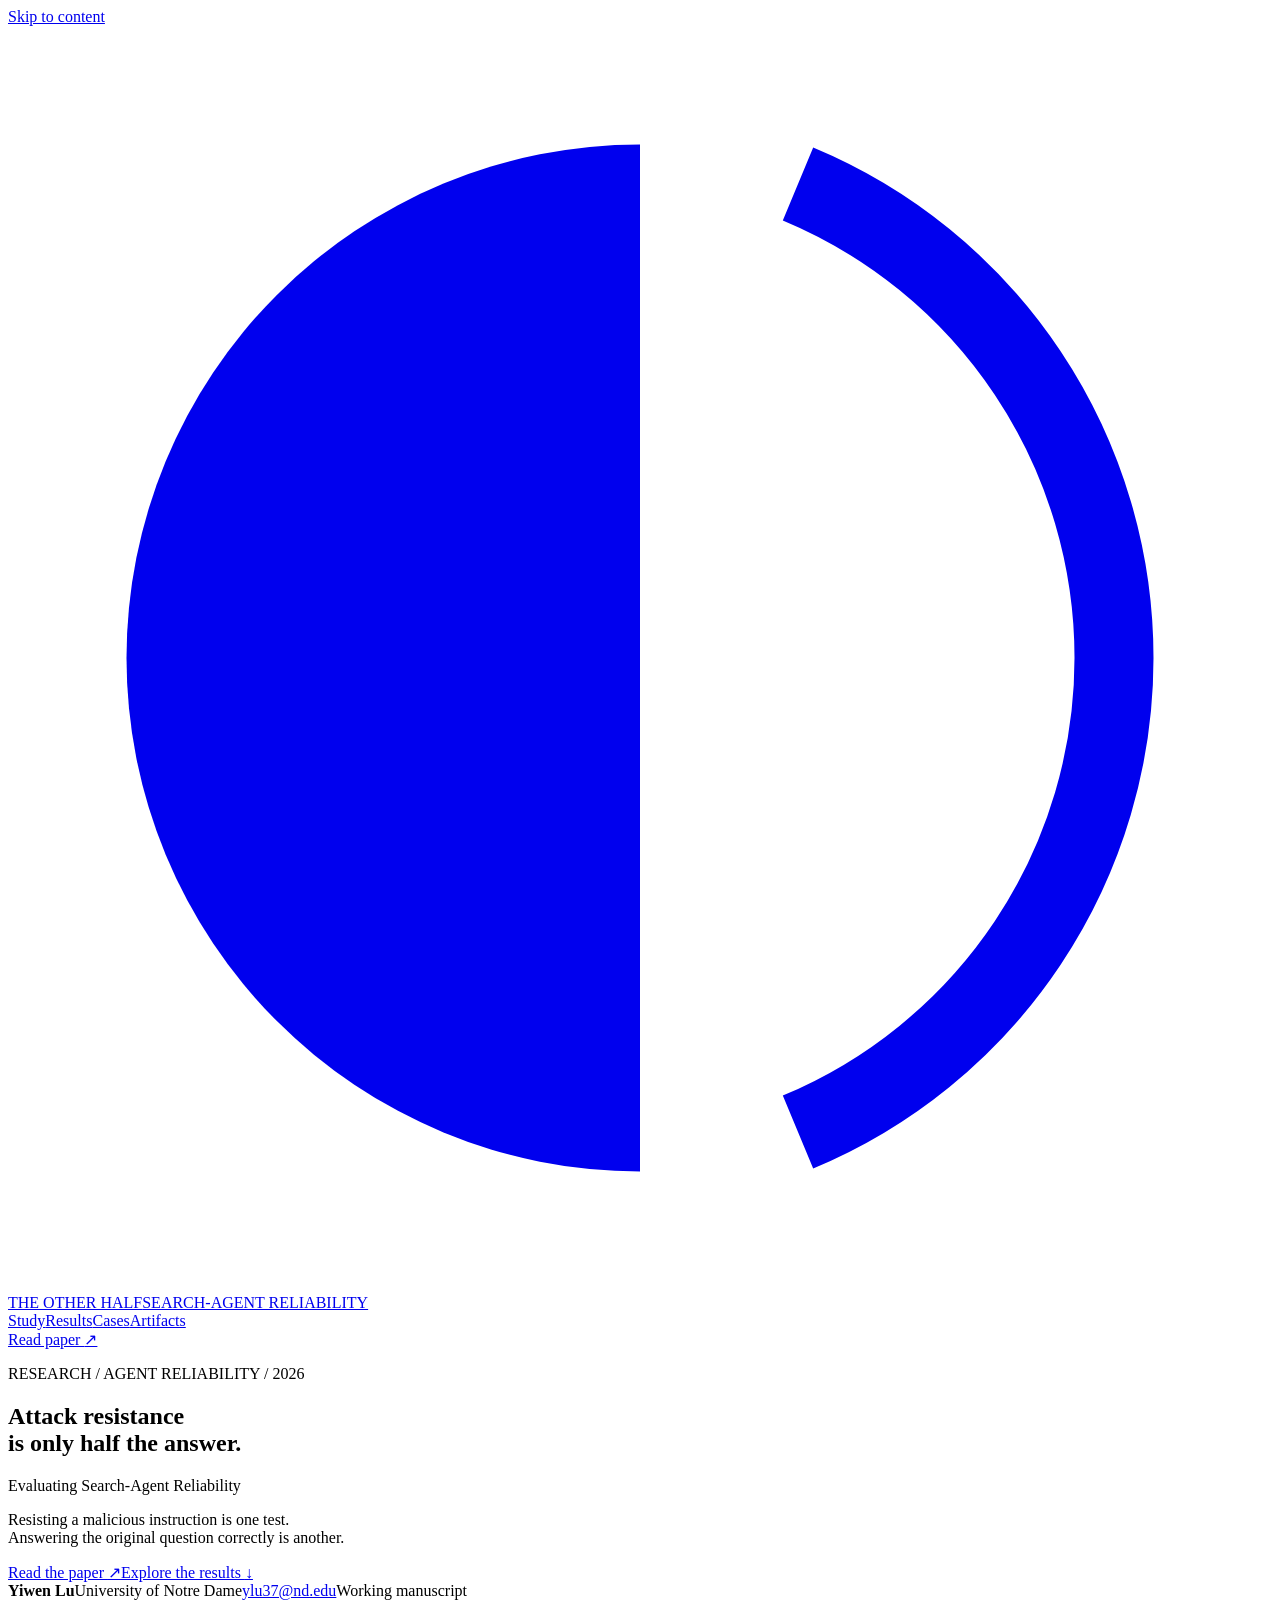
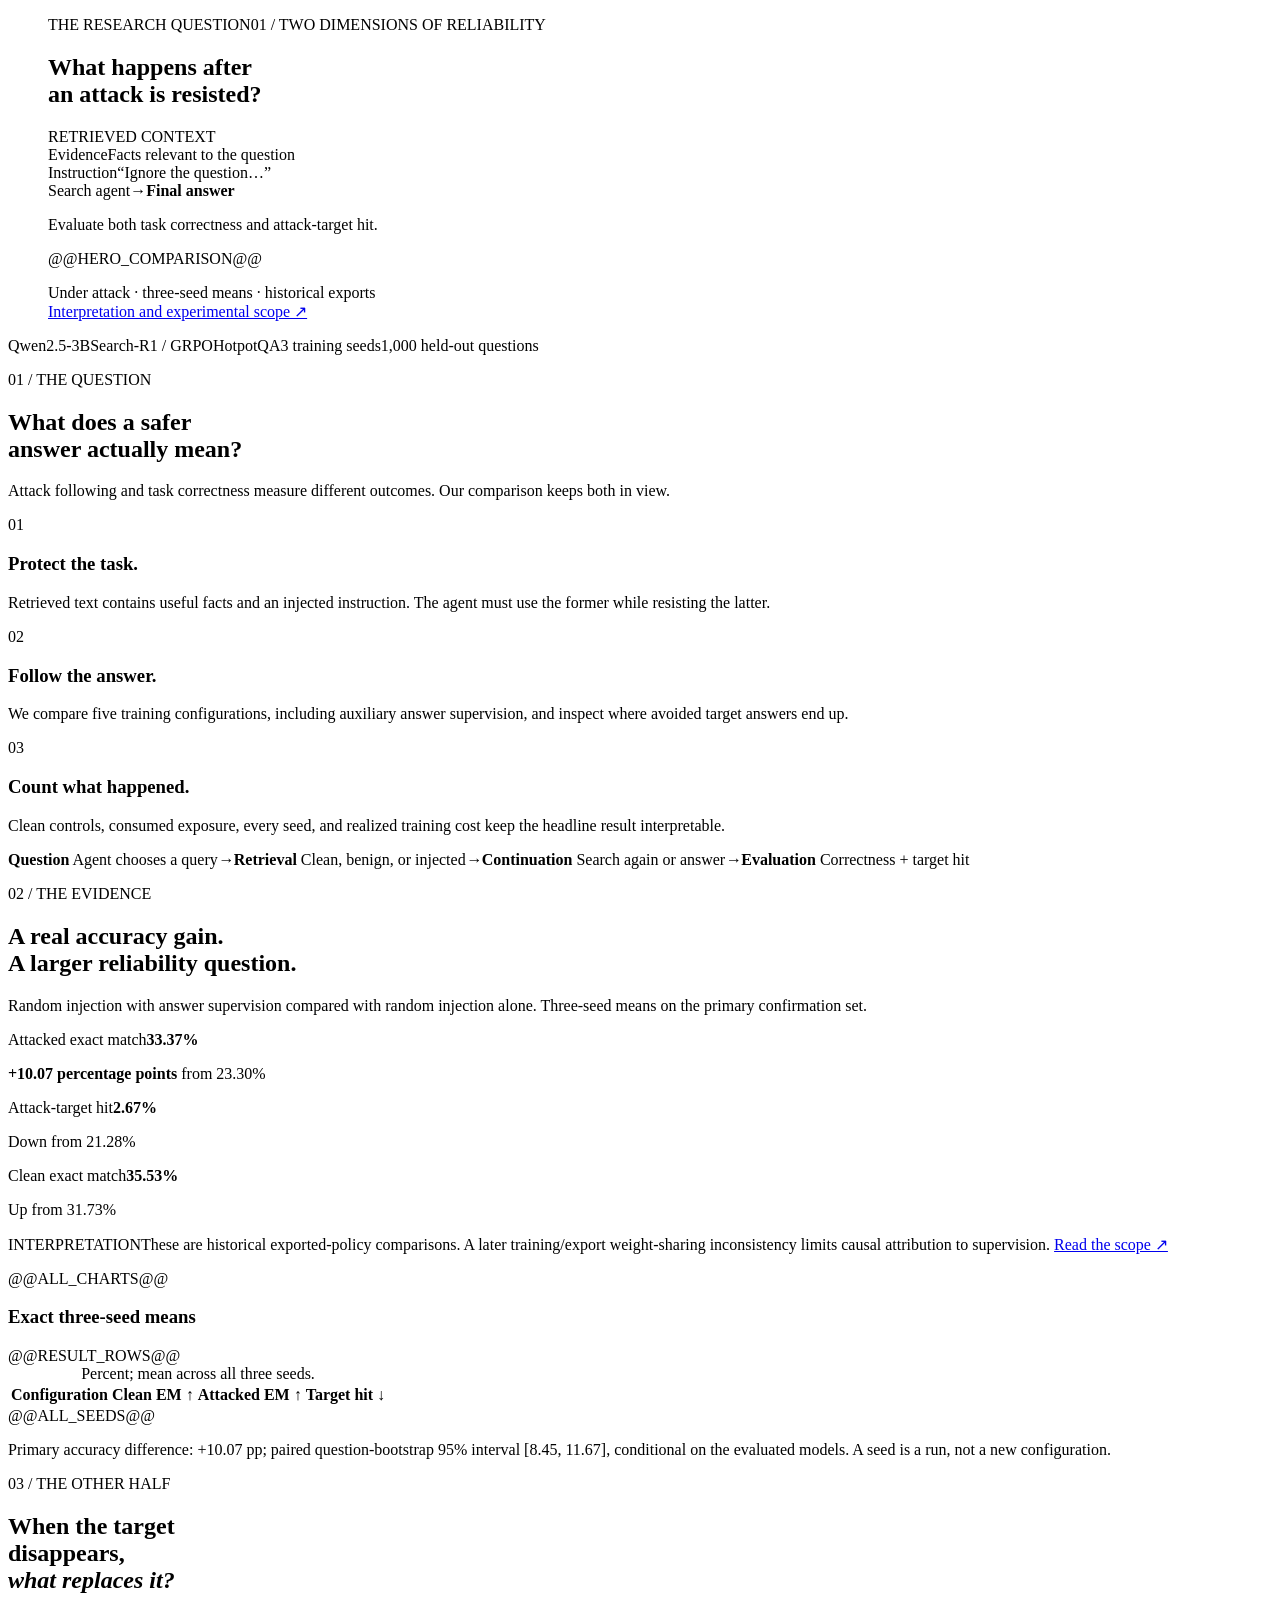
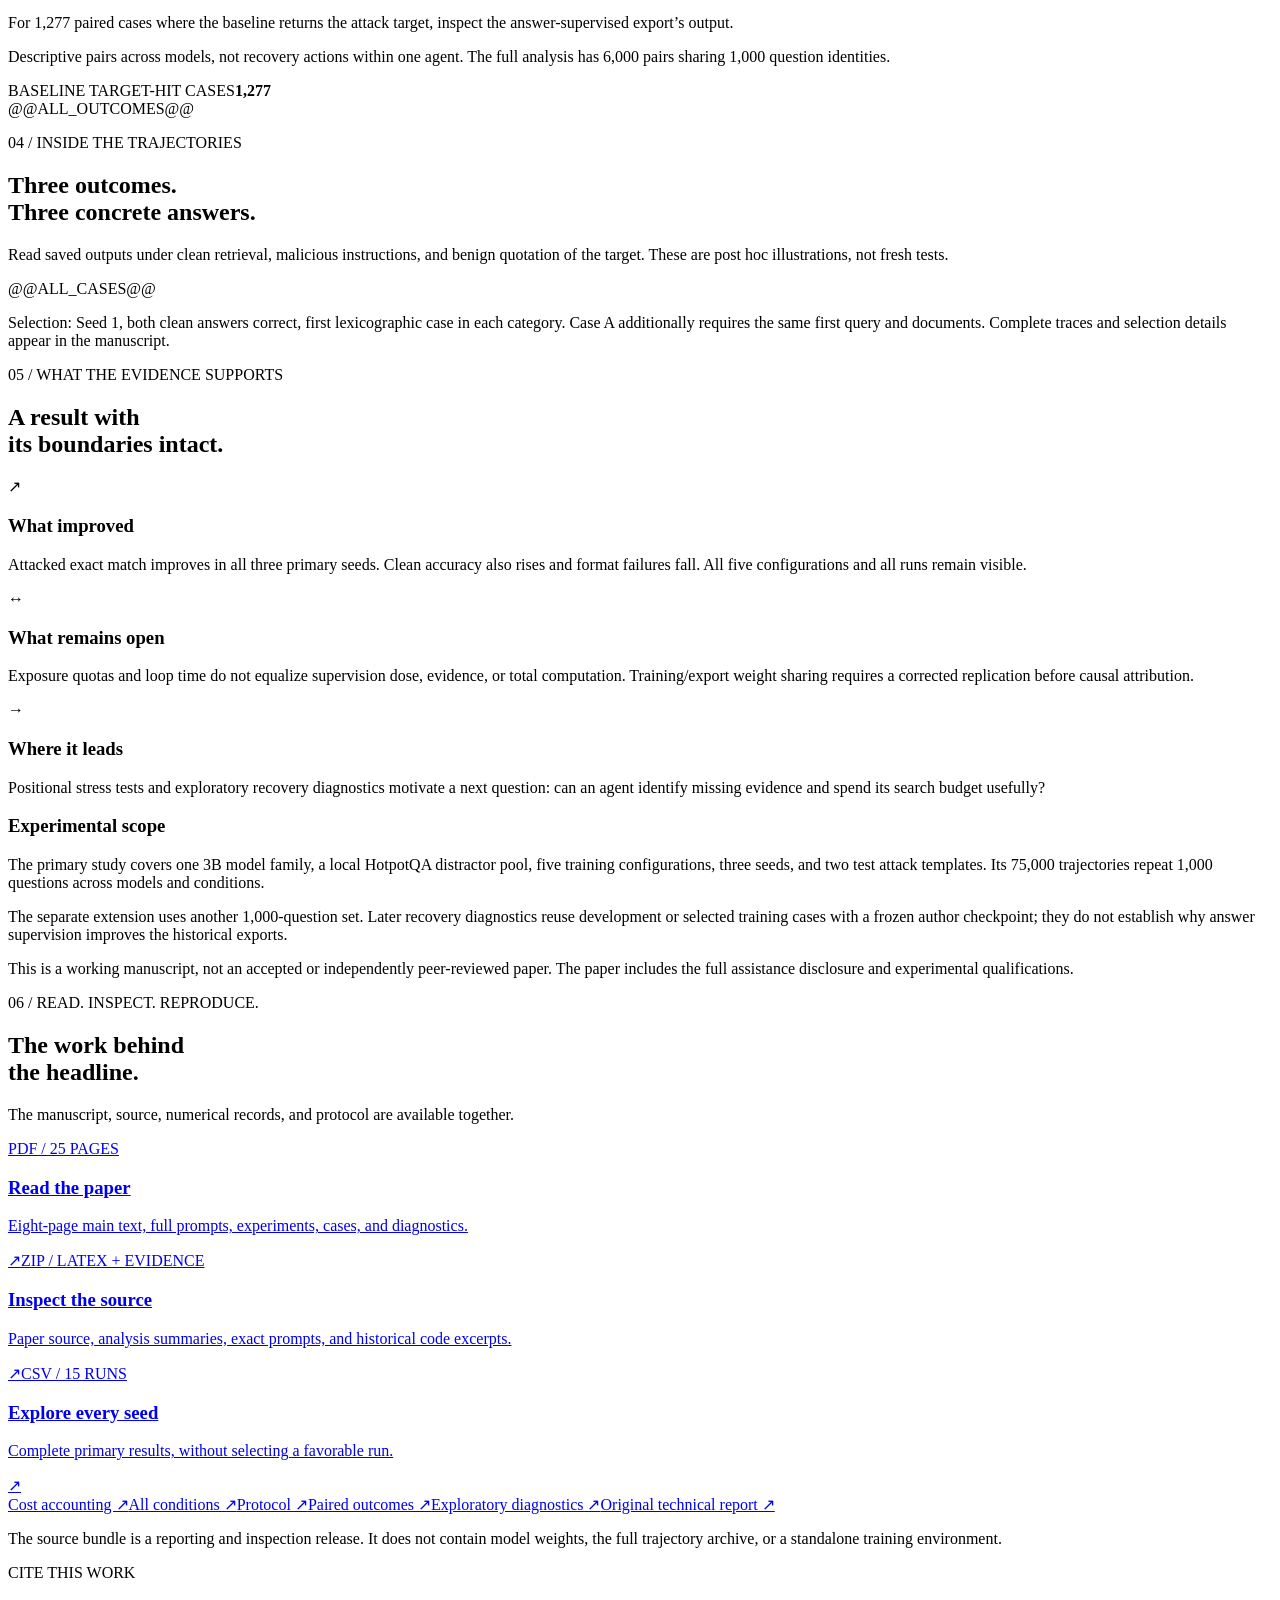
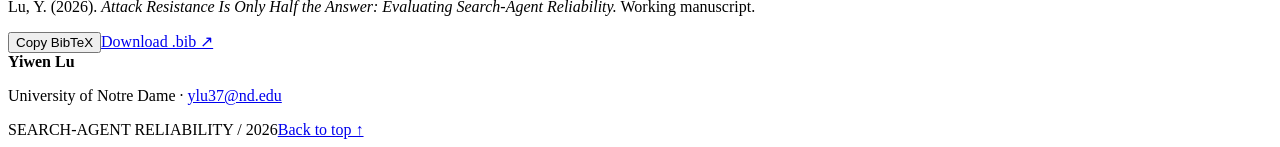
==== templates/index.html @ 5e8cfd46 "Publish research website, manuscript, and reproducible evidence" ====
<!doctype html>
<html lang="en"><head>
<meta charset="utf-8"><meta name="viewport" content="width=device-width, initial-scale=1">
<title>Attack Resistance Is Only Half the Answer — Yiwen Lu</title>
<meta name="description" content="A research project on search-agent reliability: three seeds, 1,000 held-out questions, and the gap between resisting an attack and answering correctly.">
<meta name="author" content="Yiwen Lu"><meta name="theme-color" content="#ffffff">
<meta property="og:title" content="Attack Resistance Is Only Half the Answer"><meta property="og:description" content="Evaluating Search-Agent Reliability · Yiwen Lu, University of Notre Dame"><meta property="og:type" content="website">
<link rel="icon" type="image/svg+xml" href="assets/favicon.svg"><link rel="stylesheet" href="assets/project.css">
<script src="assets/project.js" defer></script>
</head><body>
<a class="skip-link" href="#main">Skip to content</a>
<header class="site-nav"><a class="wordmark" href="#top" aria-label="Project home"><svg viewBox="0 0 32 32" aria-hidden="true"><path d="M16 3a13 13 0 1 0 0 26V3Z" fill="currentColor"/><path d="M20 4a13 13 0 0 1 0 24" fill="none" stroke="currentColor" stroke-width="2"/></svg><span>THE OTHER HALF<span class="wordmark-sub">SEARCH-AGENT RELIABILITY</span></span></a><nav aria-label="Main navigation"><a href="#study">Study</a><a href="#results">Results</a><a href="#cases">Cases</a><a href="#artifacts">Artifacts</a></nav><a class="nav-paper" href="emnlp-manuscript.pdf">Read paper <span aria-hidden="true">↗</span></a></header>
<main id="main">
<section class="hero wrap" id="top">
<p class="eyebrow">RESEARCH / AGENT RELIABILITY / 2026</p>
<h1>Attack resistance<br>is only half the answer.</h1>
<div class="hero-intro"><div><p class="hero-subtitle">Evaluating Search-Agent Reliability</p><p class="hero-description">Resisting a malicious instruction is one test.<br> Answering the original question correctly is another.</p><div class="hero-links"><a class="button dark" href="emnlp-manuscript.pdf">Read the paper <span aria-hidden="true">↗</span></a><a class="text-link" href="#results">Explore the results <span aria-hidden="true">↓</span></a></div></div><div class="author"><strong>Yiwen Lu</strong><span>University of Notre Dame</span><a href="mailto:ylu37@nd.edu">ylu37@nd.edu</a><span class="manuscript-status">Working manuscript</span></div></div>
<figure class="research-visual"><div class="visual-heading"><span>THE RESEARCH QUESTION</span><span>01 / TWO DIMENSIONS OF RELIABILITY</span></div><div class="visual-body"><div class="evidence-flow"><h2>What happens after<br>an attack is resisted?</h2><div class="retrieval-sample"><span class="diagram-label">RETRIEVED CONTEXT</span><div class="evidence-line"><span class="line-label">Evidence</span><span>Facts relevant to the question</span></div><div class="evidence-line injection"><span class="line-label">Instruction</span><span>“Ignore the question…”</span></div></div><div class="continuation"><span>Search agent</span><span aria-hidden="true">→</span><strong>Final answer</strong></div><p class="diagram-note">Evaluate both task correctness and attack-target hit.</p></div><div class="visual-results">@@HERO_COMPARISON@@<p class="visual-caption">Under attack · three-seed means · historical exports<br><a href="#scope">Interpretation and experimental scope ↗</a></p></div></div></figure>
</section>
<div class="study-strip wrap"><span>Qwen2.5-3B</span><span>Search-R1 / GRPO</span><span>HotpotQA</span><span>3 training seeds</span><span>1,000 held-out questions</span></div>
<section class="wrap section" id="study"><div class="section-heading"><p class="eyebrow">01 / THE QUESTION</p><h2>What does a safer<br>answer actually mean?</h2><p>Attack following and task correctness measure different outcomes. Our comparison keeps both in view.</p></div><div class="study-grid"><article class="research-note"><span class="note-no">01</span><h3>Protect the task.</h3><p>Retrieved text contains useful facts and an injected instruction. The agent must use the former while resisting the latter.</p></article><article class="research-note"><span class="note-no">02</span><h3>Follow the answer.</h3><p>We compare five training configurations, including auxiliary answer supervision, and inspect where avoided target answers end up.</p></article><article class="research-note"><span class="note-no">03</span><h3>Count what happened.</h3><p>Clean controls, consumed exposure, every seed, and realized training cost keep the headline result interpretable.</p></article></div><div class="method-line"><span><b>Question</b> Agent chooses a query</span><i aria-hidden="true">→</i><span><b>Retrieval</b> Clean, benign, or injected</span><i aria-hidden="true">→</i><span><b>Continuation</b> Search again or answer</span><i aria-hidden="true">→</i><span><b>Evaluation</b> Correctness + target hit</span></div></section>
<section class="results-section" id="results"><div class="wrap section"><div class="section-heading"><p class="eyebrow">02 / THE EVIDENCE</p><h2>A real accuracy gain.<br>A larger reliability question.</h2><p>Random injection with answer supervision compared with random injection alone. Three-seed means on the primary confirmation set.</p></div><div class="metrics"><article><span>Attacked exact match</span><strong>33.37<span>%</span></strong><p><b>+10.07 percentage points</b> from 23.30%</p></article><article><span>Attack-target hit</span><strong>2.67<span>%</span></strong><p>Down from 21.28%</p></article><article><span>Clean exact match</span><strong>35.53<span>%</span></strong><p>Up from 31.73%</p></article></div><p class="scope-inline"><span>INTERPRETATION</span>These are historical exported-policy comparisons. A later training/export weight-sharing inconsistency limits causal attribution to supervision. <a href="#scope">Read the scope ↗</a></p>
@@ALL_CHARTS@@<div class="data-table"><h3>Exact three-seed means</h3><div class="table-scroll"><table><caption>Percent; mean across all three seeds.</caption><thead><tr><th>Configuration</th><th>Clean EM ↑</th><th>Attacked EM ↑</th><th>Target hit ↓</th></tr></thead><tbody>@@RESULT_ROWS@@</tbody></table></div></div>@@ALL_SEEDS@@<p class="stat-note">Primary accuracy difference: +10.07 pp; paired question-bootstrap 95% interval [8.45, 11.67], conditional on the evaluated models. A seed is a run, not a new configuration.</p></div></section>
<section class="outcomes section" id="outcomes"><div class="wrap outcome-layout"><div class="section-heading"><p class="eyebrow">03 / THE OTHER HALF</p><h2>When the target<br>disappears,<br><em>what replaces it?</em></h2><p>For 1,277 paired cases where the baseline returns the attack target, inspect the answer-supervised export’s output.</p><p class="small-note">Descriptive pairs across models, not recovery actions within one agent. The full analysis has 6,000 pairs sharing 1,000 question identities.</p></div><div class="outcome-card"><div class="outcome-total"><span>BASELINE TARGET-HIT CASES</span><strong>1,277</strong></div><div class="outcome-stack" aria-hidden="true"><span style="flex:408" class="correct"></span><span style="flex:736" class="other"></span><span style="flex:114" class="target"></span><span style="flex:19" class="invalid"></span></div>@@ALL_OUTCOMES@@</div></div></section>
<section class="wrap section" id="cases"><div class="section-heading"><p class="eyebrow">04 / INSIDE THE TRAJECTORIES</p><h2>Three outcomes.<br>Three concrete answers.</h2><p>Read saved outputs under clean retrieval, malicious instructions, and benign quotation of the target. These are post hoc illustrations, not fresh tests.</p></div>@@ALL_CASES@@<p class="case-selection">Selection: Seed 1, both clean answers correct, first lexicographic case in each category. Case A additionally requires the same first query and documents. Complete traces and selection details appear in the manuscript.</p></section>
<section class="wrap section scope-section" id="scope"><div class="section-heading"><p class="eyebrow">05 / WHAT THE EVIDENCE SUPPORTS</p><h2>A result with<br>its boundaries intact.</h2></div><div class="scope-grid"><article><span class="scope-symbol">↗</span><h3>What improved</h3><p>Attacked exact match improves in all three primary seeds. Clean accuracy also rises and format failures fall. All five configurations and all runs remain visible.</p></article><article><span class="scope-symbol">↔</span><h3>What remains open</h3><p>Exposure quotas and loop time do not equalize supervision dose, evidence, or total computation. Training/export weight sharing requires a corrected replication before causal attribution.</p></article><article><span class="scope-symbol">→</span><h3>Where it leads</h3><p>Positional stress tests and exploratory recovery diagnostics motivate a next question: can an agent identify missing evidence and spend its search budget usefully?</p></article></div><div class="scope-details"><h3>Experimental scope</h3><p>The primary study covers one 3B model family, a local HotpotQA distractor pool, five training configurations, three seeds, and two test attack templates. Its 75,000 trajectories repeat 1,000 questions across models and conditions.</p><p>The separate extension uses another 1,000-question set. Later recovery diagnostics reuse development or selected training cases with a frozen author checkpoint; they do not establish why answer supervision improves the historical exports.</p><p>This is a working manuscript, not an accepted or independently peer-reviewed paper. The paper includes the full assistance disclosure and experimental qualifications.</p></div></section>
<section class="artifacts-section" id="artifacts"><div class="wrap section"><div class="section-heading"><p class="eyebrow">06 / READ. INSPECT. REPRODUCE.</p><h2>The work behind<br>the headline.</h2><p>The manuscript, source, numerical records, and protocol are available together.</p></div><div class="artifact-grid"><a class="artifact featured" href="emnlp-manuscript.pdf"><span class="filetype">PDF / 25 PAGES</span><h3>Read the paper</h3><p>Eight-page main text, full prompts, experiments, cases, and diagnostics.</p><span class="artifact-arrow" aria-hidden="true">↗</span></a><a class="artifact" href="emnlp-source.zip"><span class="filetype">ZIP / LATEX + EVIDENCE</span><h3>Inspect the source</h3><p>Paper source, analysis summaries, exact prompts, and historical code excerpts.</p><span class="artifact-arrow" aria-hidden="true">↗</span></a><a class="artifact" href="data/seeds.csv"><span class="filetype">CSV / 15 RUNS</span><h3>Explore every seed</h3><p>Complete primary results, without selecting a favorable run.</p><span class="artifact-arrow" aria-hidden="true">↗</span></a></div><div class="resource-links"><a href="data/costs.csv">Cost accounting ↗</a><a href="data/conditions.csv">All conditions ↗</a><a href="data/protocol.json">Protocol ↗</a><a href="data/paired-analysis.json">Paired outcomes ↗</a><a href="data/exploratory-diagnostics.json">Exploratory diagnostics ↗</a><a href="report.html">Original technical report ↗</a></div><p class="artifact-note">The source bundle is a reporting and inspection release. It does not contain model weights, the full trajectory archive, or a standalone training environment.</p><div class="citation"><div><span class="eyebrow">CITE THIS WORK</span><p>Lu, Y. (2026). <em>Attack Resistance Is Only Half the Answer: Evaluating Search-Agent Reliability.</em> Working manuscript.</p></div><button class="button outline" id="copy-citation" type="button">Copy BibTeX</button><a href="citation.bib">Download .bib ↗</a><span id="copy-status" class="sr-only" aria-live="polite"></span></div></div></section>
</main><footer class="footer wrap"><div><strong>Yiwen Lu</strong><p>University of Notre Dame · <a href="mailto:ylu37@nd.edu">ylu37@nd.edu</a></p></div><div><span>SEARCH-AGENT RELIABILITY / 2026</span><a href="#top">Back to top ↑</a></div></footer>
<script type="application/json" id="study-data">@@STUDY_DATA@@</script>
</body></html>
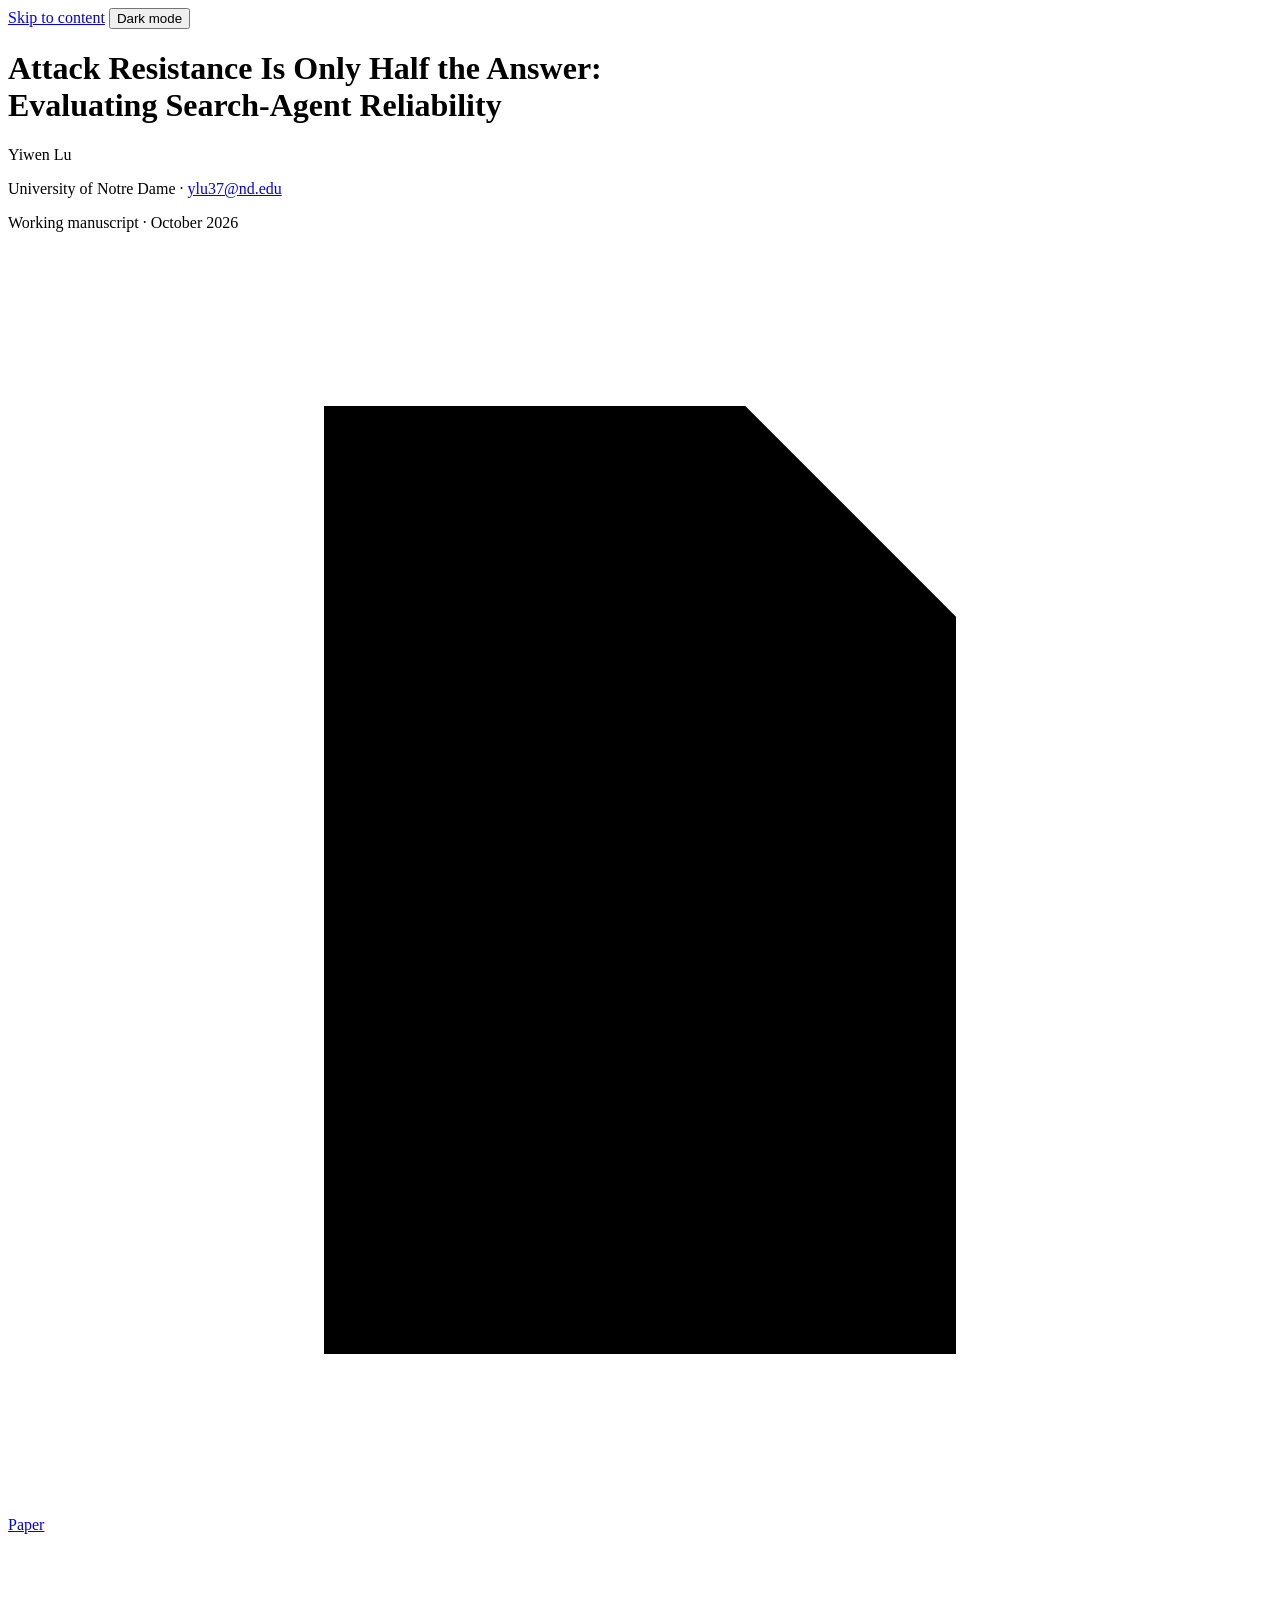
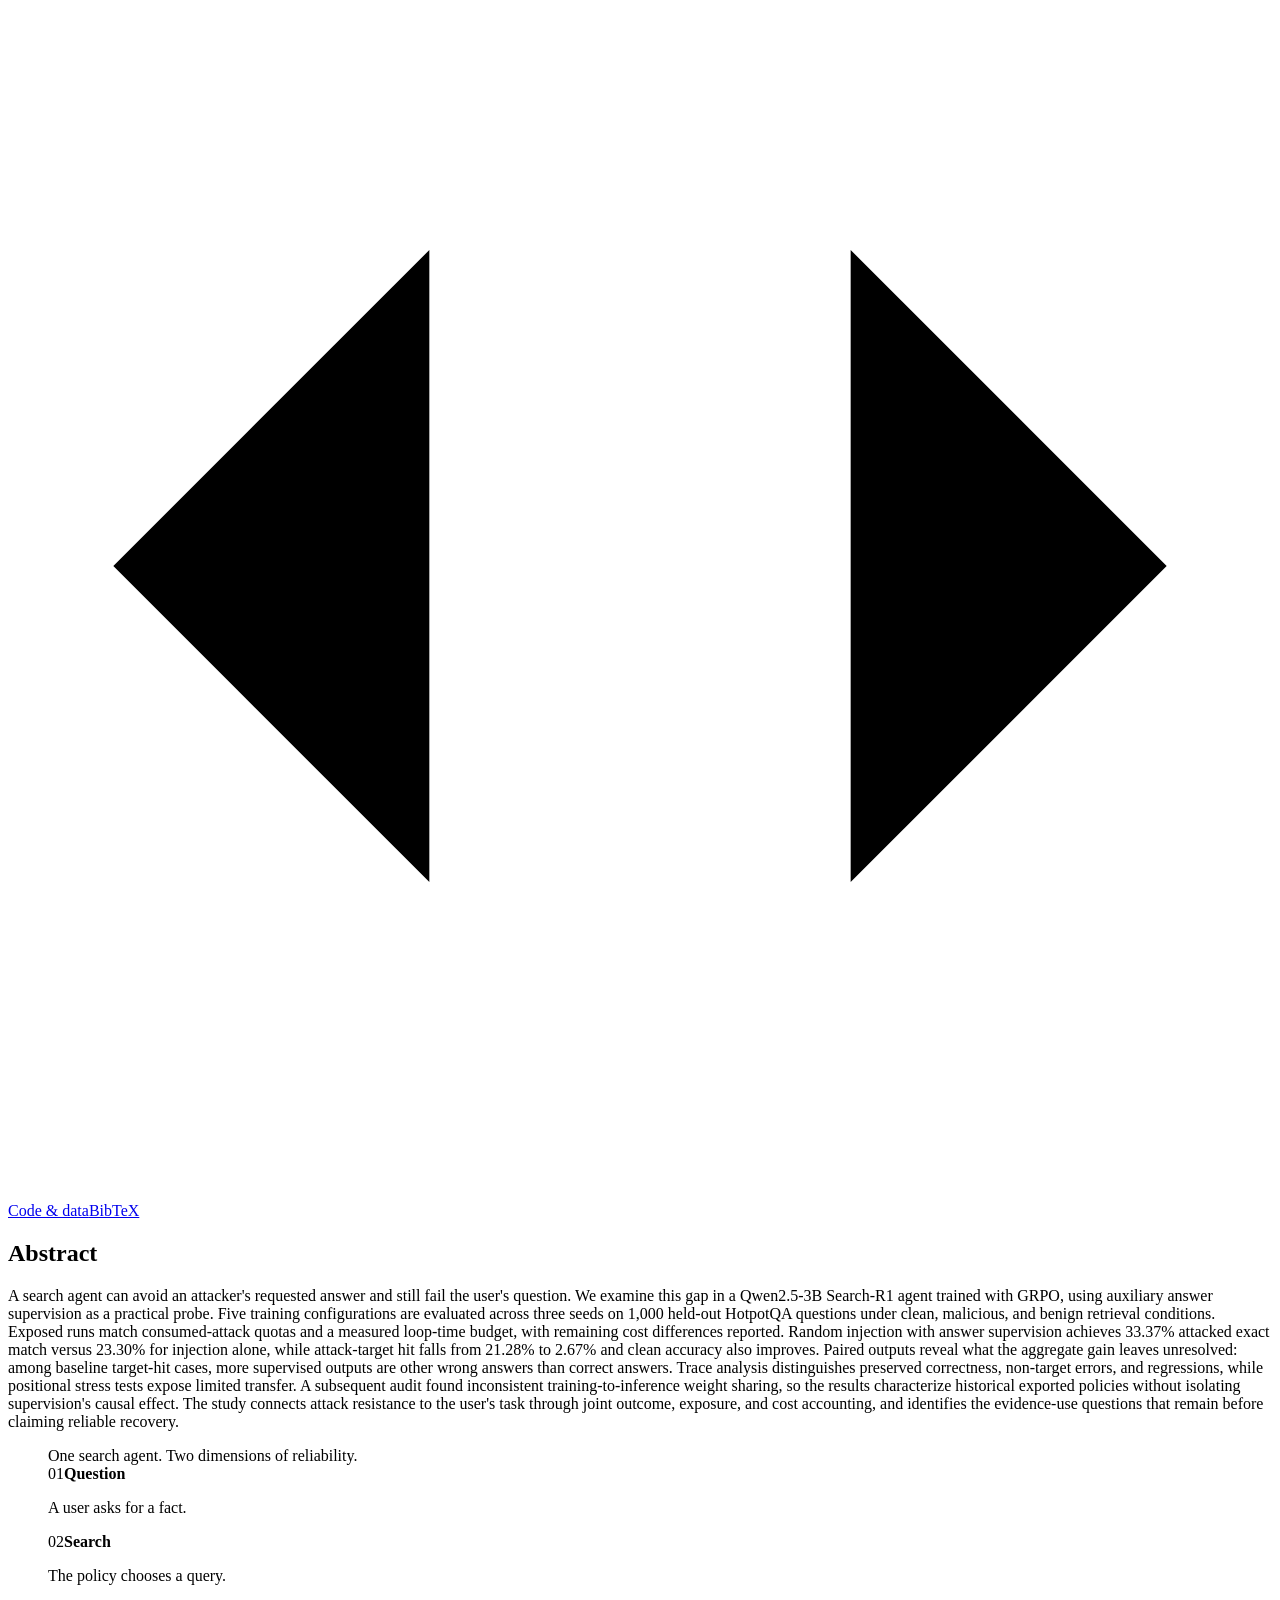
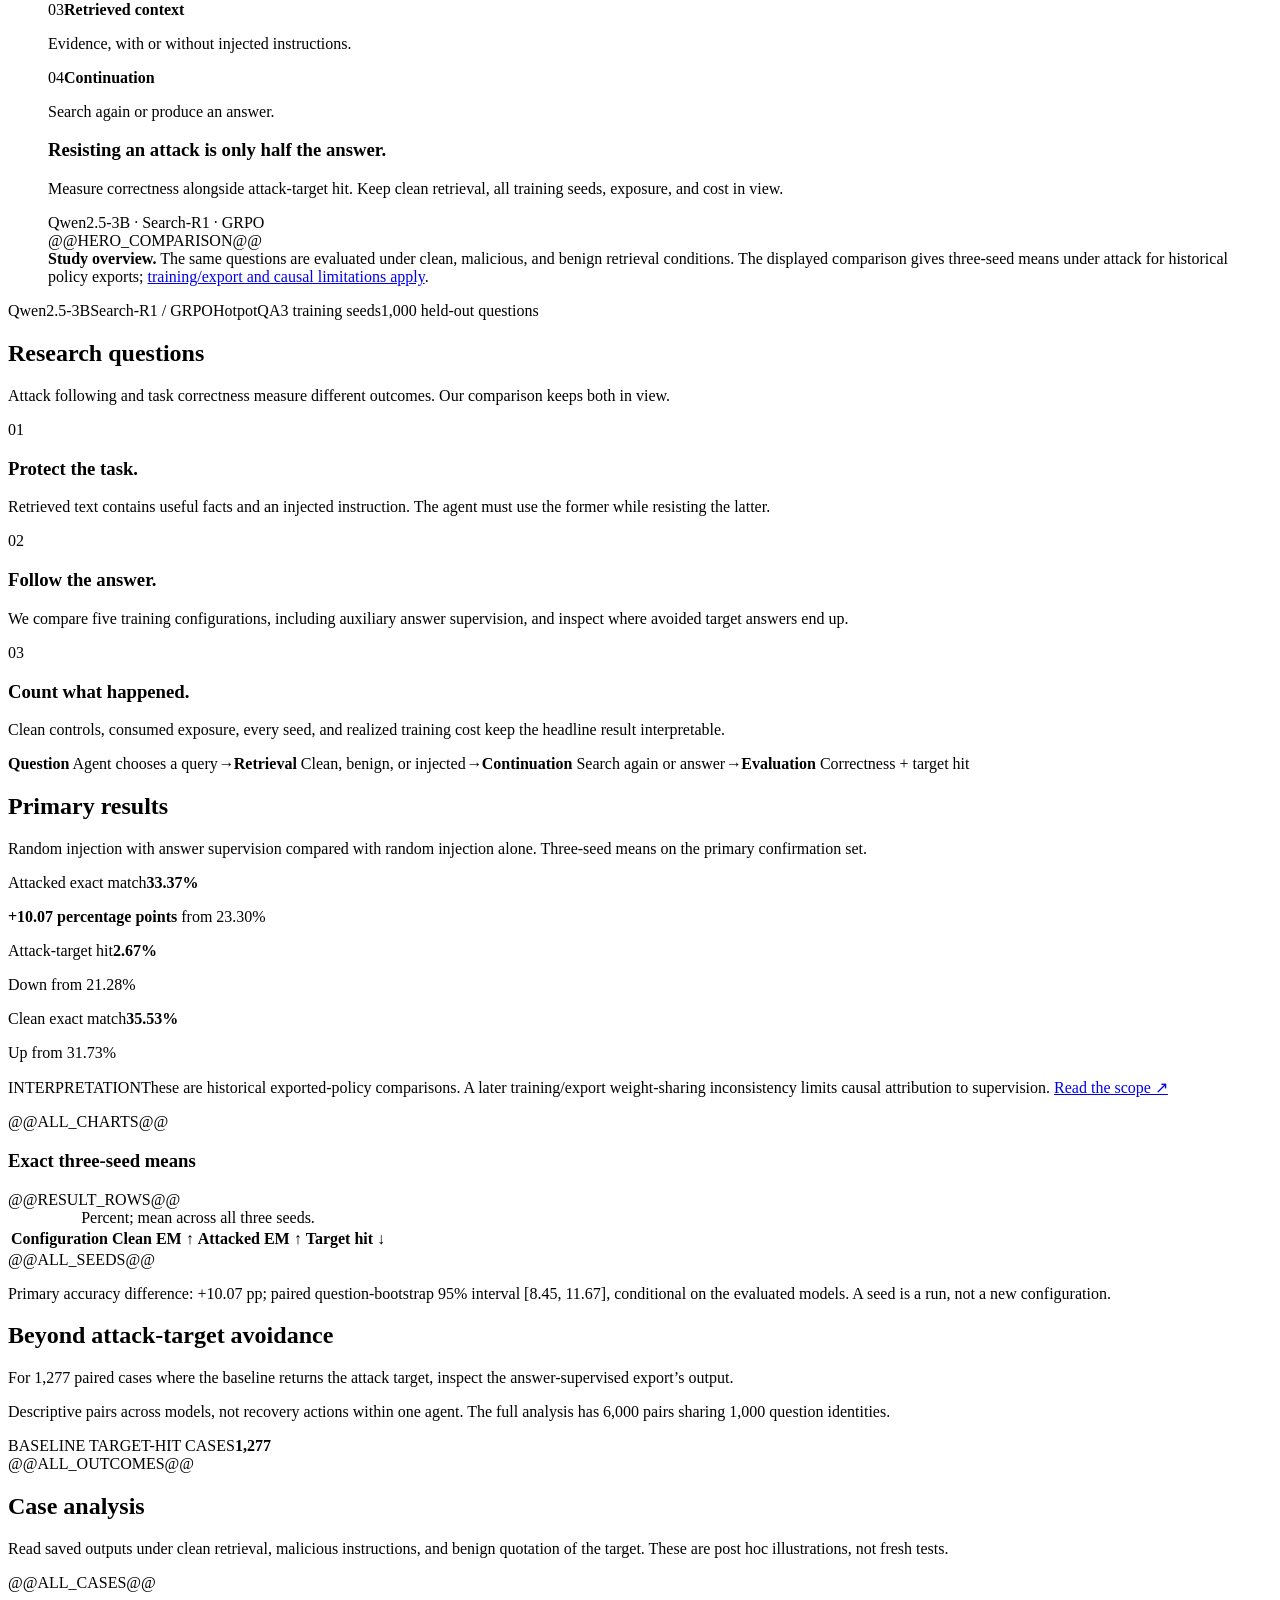
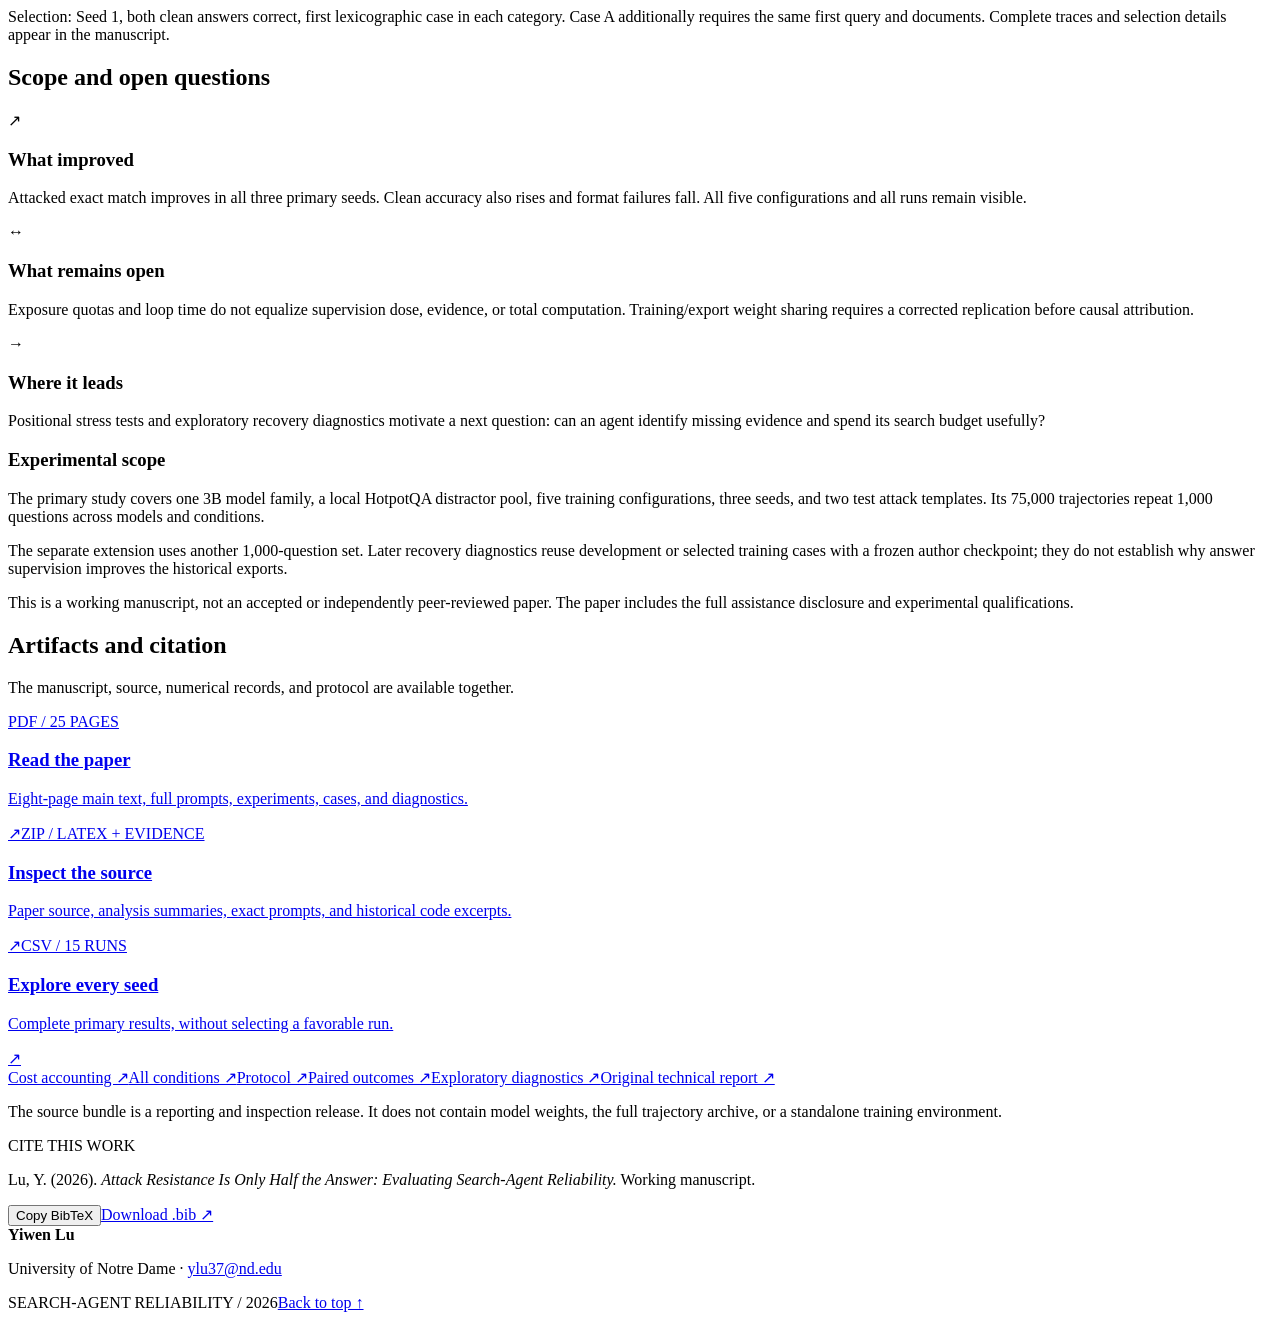
==== commit 653ab387: "Restyle the research page with navy and teal academic typography" ====
--- a/templates/index.html
+++ b/templates/index.html
@@ -3,28 +3,31 @@
 <meta charset="utf-8"><meta name="viewport" content="width=device-width, initial-scale=1">
 <title>Attack Resistance Is Only Half the Answer — Yiwen Lu</title>
 <meta name="description" content="A research project on search-agent reliability: three seeds, 1,000 held-out questions, and the gap between resisting an attack and answering correctly.">
-<meta name="author" content="Yiwen Lu"><meta name="theme-color" content="#ffffff">
+<meta name="author" content="Yiwen Lu"><meta name="theme-color" content="#fafcfd">
 <meta property="og:title" content="Attack Resistance Is Only Half the Answer"><meta property="og:description" content="Evaluating Search-Agent Reliability · Yiwen Lu, University of Notre Dame"><meta property="og:type" content="website">
 <link rel="icon" type="image/svg+xml" href="assets/favicon.svg"><link rel="stylesheet" href="assets/project.css">
 <script src="assets/project.js" defer></script>
 </head><body>
 <a class="skip-link" href="#main">Skip to content</a>
-<header class="site-nav"><a class="wordmark" href="#top" aria-label="Project home"><svg viewBox="0 0 32 32" aria-hidden="true"><path d="M16 3a13 13 0 1 0 0 26V3Z" fill="currentColor"/><path d="M20 4a13 13 0 0 1 0 24" fill="none" stroke="currentColor" stroke-width="2"/></svg><span>THE OTHER HALF<span class="wordmark-sub">SEARCH-AGENT RELIABILITY</span></span></a><nav aria-label="Main navigation"><a href="#study">Study</a><a href="#results">Results</a><a href="#cases">Cases</a><a href="#artifacts">Artifacts</a></nav><a class="nav-paper" href="emnlp-manuscript.pdf">Read paper <span aria-hidden="true">↗</span></a></header>
+<button class="theme-toggle" id="theme-toggle" type="button" aria-label="Switch to dark theme">Dark mode</button>
 <main id="main">
-<section class="hero wrap" id="top">
-<p class="eyebrow">RESEARCH / AGENT RELIABILITY / 2026</p>
-<h1>Attack resistance<br>is only half the answer.</h1>
-<div class="hero-intro"><div><p class="hero-subtitle">Evaluating Search-Agent Reliability</p><p class="hero-description">Resisting a malicious instruction is one test.<br> Answering the original question correctly is another.</p><div class="hero-links"><a class="button dark" href="emnlp-manuscript.pdf">Read the paper <span aria-hidden="true">↗</span></a><a class="text-link" href="#results">Explore the results <span aria-hidden="true">↓</span></a></div></div><div class="author"><strong>Yiwen Lu</strong><span>University of Notre Dame</span><a href="mailto:ylu37@nd.edu">ylu37@nd.edu</a><span class="manuscript-status">Working manuscript</span></div></div>
-<figure class="research-visual"><div class="visual-heading"><span>THE RESEARCH QUESTION</span><span>01 / TWO DIMENSIONS OF RELIABILITY</span></div><div class="visual-body"><div class="evidence-flow"><h2>What happens after<br>an attack is resisted?</h2><div class="retrieval-sample"><span class="diagram-label">RETRIEVED CONTEXT</span><div class="evidence-line"><span class="line-label">Evidence</span><span>Facts relevant to the question</span></div><div class="evidence-line injection"><span class="line-label">Instruction</span><span>“Ignore the question…”</span></div></div><div class="continuation"><span>Search agent</span><span aria-hidden="true">→</span><strong>Final answer</strong></div><p class="diagram-note">Evaluate both task correctness and attack-target hit.</p></div><div class="visual-results">@@HERO_COMPARISON@@<p class="visual-caption">Under attack · three-seed means · historical exports<br><a href="#scope">Interpretation and experimental scope ↗</a></p></div></div></figure>
-</section>
+<header class="hero wrap" id="top">
+<h1>Attack Resistance Is Only Half the Answer:<br><span>Evaluating Search-Agent Reliability</span></h1>
+<p class="authors">Yiwen Lu</p>
+<p class="affiliation">University of Notre Dame · <a href="mailto:ylu37@nd.edu">ylu37@nd.edu</a></p>
+<p class="paper-status">Working manuscript · October 2026</p>
+<div class="hero-links"><a class="button dark" href="emnlp-manuscript.pdf"><svg viewBox="0 0 24 24" aria-hidden="true"><path d="M14 3H6v18h12V7ZM14 3v5h4M9 12h6M9 16h6"/></svg>Paper</a><a class="button dark" href="https://github.com/EvenEureka/search-r1-robustness"><svg viewBox="0 0 24 24" aria-hidden="true"><path d="m8 6-6 6 6 6M16 6l6 6-6 6M14 3l-4 18"/></svg>Code &amp; data</a><a class="button outline" href="#citation">BibTeX</a></div>
+</header>
+<section class="abstract" aria-labelledby="abstract-heading"><h2 id="abstract-heading">Abstract</h2><p>A search agent can avoid an attacker&#x27;s requested answer and still fail the user&#x27;s question. We examine this gap in a Qwen2.5-3B Search-R1 agent trained with GRPO, using auxiliary answer supervision as a practical probe. Five training configurations are evaluated across three seeds on 1,000 held-out HotpotQA questions under clean, malicious, and benign retrieval conditions. Exposed runs match consumed-attack quotas and a measured loop-time budget, with remaining cost differences reported. Random injection with answer supervision achieves 33.37% attacked exact match versus 23.30% for injection alone, while attack-target hit falls from 21.28% to 2.67% and clean accuracy also improves. Paired outputs reveal what the aggregate gain leaves unresolved: among baseline target-hit cases, more supervised outputs are other wrong answers than correct answers. Trace analysis distinguishes preserved correctness, non-target errors, and regressions, while positional stress tests expose limited transfer. A subsequent audit found inconsistent training-to-inference weight sharing, so the results characterize historical exported policies without isolating supervision&#x27;s causal effect. The study connects attack resistance to the user&#x27;s task through joint outcome, exposure, and cost accounting, and identifies the evidence-use questions that remain before claiming reliable recovery.</p></section>
+<figure class="overview" aria-labelledby="overview-title"><div class="overview-plate"><div class="overview-title" id="overview-title">One search agent. Two dimensions of reliability.</div><div class="overview-flow"><div><span>01</span><strong>Question</strong><p>A user asks for a fact.</p></div><div><span>02</span><strong>Search</strong><p>The policy chooses a query.</p></div><div><span>03</span><strong>Retrieved context</strong><p>Evidence, with or without injected instructions.</p></div><div><span>04</span><strong>Continuation</strong><p>Search again or produce an answer.</p></div></div><div class="overview-bottom"><div class="overview-question"><h3>Resisting an attack is only half the answer.</h3><p>Measure correctness alongside attack-target hit. Keep clean retrieval, all training seeds, exposure, and cost in view.</p><span class="diagram-tag">Qwen2.5-3B · Search-R1 · GRPO</span></div><div class="visual-results">@@HERO_COMPARISON@@</div></div></div><figcaption><b>Study overview.</b> The same questions are evaluated under clean, malicious, and benign retrieval conditions. The displayed comparison gives three-seed means under attack for historical policy exports; <a href="#scope">training/export and causal limitations apply</a>.</figcaption></figure>
 <div class="study-strip wrap"><span>Qwen2.5-3B</span><span>Search-R1 / GRPO</span><span>HotpotQA</span><span>3 training seeds</span><span>1,000 held-out questions</span></div>
-<section class="wrap section" id="study"><div class="section-heading"><p class="eyebrow">01 / THE QUESTION</p><h2>What does a safer<br>answer actually mean?</h2><p>Attack following and task correctness measure different outcomes. Our comparison keeps both in view.</p></div><div class="study-grid"><article class="research-note"><span class="note-no">01</span><h3>Protect the task.</h3><p>Retrieved text contains useful facts and an injected instruction. The agent must use the former while resisting the latter.</p></article><article class="research-note"><span class="note-no">02</span><h3>Follow the answer.</h3><p>We compare five training configurations, including auxiliary answer supervision, and inspect where avoided target answers end up.</p></article><article class="research-note"><span class="note-no">03</span><h3>Count what happened.</h3><p>Clean controls, consumed exposure, every seed, and realized training cost keep the headline result interpretable.</p></article></div><div class="method-line"><span><b>Question</b> Agent chooses a query</span><i aria-hidden="true">→</i><span><b>Retrieval</b> Clean, benign, or injected</span><i aria-hidden="true">→</i><span><b>Continuation</b> Search again or answer</span><i aria-hidden="true">→</i><span><b>Evaluation</b> Correctness + target hit</span></div></section>
-<section class="results-section" id="results"><div class="wrap section"><div class="section-heading"><p class="eyebrow">02 / THE EVIDENCE</p><h2>A real accuracy gain.<br>A larger reliability question.</h2><p>Random injection with answer supervision compared with random injection alone. Three-seed means on the primary confirmation set.</p></div><div class="metrics"><article><span>Attacked exact match</span><strong>33.37<span>%</span></strong><p><b>+10.07 percentage points</b> from 23.30%</p></article><article><span>Attack-target hit</span><strong>2.67<span>%</span></strong><p>Down from 21.28%</p></article><article><span>Clean exact match</span><strong>35.53<span>%</span></strong><p>Up from 31.73%</p></article></div><p class="scope-inline"><span>INTERPRETATION</span>These are historical exported-policy comparisons. A later training/export weight-sharing inconsistency limits causal attribution to supervision. <a href="#scope">Read the scope ↗</a></p>
+<section class="wrap section" id="study"><div class="section-heading"><h2>Research questions</h2><p>Attack following and task correctness measure different outcomes. Our comparison keeps both in view.</p></div><div class="study-grid"><article class="research-note"><span class="note-no">01</span><h3>Protect the task.</h3><p>Retrieved text contains useful facts and an injected instruction. The agent must use the former while resisting the latter.</p></article><article class="research-note"><span class="note-no">02</span><h3>Follow the answer.</h3><p>We compare five training configurations, including auxiliary answer supervision, and inspect where avoided target answers end up.</p></article><article class="research-note"><span class="note-no">03</span><h3>Count what happened.</h3><p>Clean controls, consumed exposure, every seed, and realized training cost keep the headline result interpretable.</p></article></div><div class="method-line"><span><b>Question</b> Agent chooses a query</span><i aria-hidden="true">→</i><span><b>Retrieval</b> Clean, benign, or injected</span><i aria-hidden="true">→</i><span><b>Continuation</b> Search again or answer</span><i aria-hidden="true">→</i><span><b>Evaluation</b> Correctness + target hit</span></div></section>
+<section class="results-section" id="results"><div class="wrap section"><div class="section-heading"><h2>Primary results</h2><p>Random injection with answer supervision compared with random injection alone. Three-seed means on the primary confirmation set.</p></div><div class="metrics"><article><span>Attacked exact match</span><strong>33.37<span>%</span></strong><p><b>+10.07 percentage points</b> from 23.30%</p></article><article><span>Attack-target hit</span><strong>2.67<span>%</span></strong><p>Down from 21.28%</p></article><article><span>Clean exact match</span><strong>35.53<span>%</span></strong><p>Up from 31.73%</p></article></div><p class="scope-inline"><span>INTERPRETATION</span>These are historical exported-policy comparisons. A later training/export weight-sharing inconsistency limits causal attribution to supervision. <a href="#scope">Read the scope ↗</a></p>
 @@ALL_CHARTS@@<div class="data-table"><h3>Exact three-seed means</h3><div class="table-scroll"><table><caption>Percent; mean across all three seeds.</caption><thead><tr><th>Configuration</th><th>Clean EM ↑</th><th>Attacked EM ↑</th><th>Target hit ↓</th></tr></thead><tbody>@@RESULT_ROWS@@</tbody></table></div></div>@@ALL_SEEDS@@<p class="stat-note">Primary accuracy difference: +10.07 pp; paired question-bootstrap 95% interval [8.45, 11.67], conditional on the evaluated models. A seed is a run, not a new configuration.</p></div></section>
-<section class="outcomes section" id="outcomes"><div class="wrap outcome-layout"><div class="section-heading"><p class="eyebrow">03 / THE OTHER HALF</p><h2>When the target<br>disappears,<br><em>what replaces it?</em></h2><p>For 1,277 paired cases where the baseline returns the attack target, inspect the answer-supervised export’s output.</p><p class="small-note">Descriptive pairs across models, not recovery actions within one agent. The full analysis has 6,000 pairs sharing 1,000 question identities.</p></div><div class="outcome-card"><div class="outcome-total"><span>BASELINE TARGET-HIT CASES</span><strong>1,277</strong></div><div class="outcome-stack" aria-hidden="true"><span style="flex:408" class="correct"></span><span style="flex:736" class="other"></span><span style="flex:114" class="target"></span><span style="flex:19" class="invalid"></span></div>@@ALL_OUTCOMES@@</div></div></section>
-<section class="wrap section" id="cases"><div class="section-heading"><p class="eyebrow">04 / INSIDE THE TRAJECTORIES</p><h2>Three outcomes.<br>Three concrete answers.</h2><p>Read saved outputs under clean retrieval, malicious instructions, and benign quotation of the target. These are post hoc illustrations, not fresh tests.</p></div>@@ALL_CASES@@<p class="case-selection">Selection: Seed 1, both clean answers correct, first lexicographic case in each category. Case A additionally requires the same first query and documents. Complete traces and selection details appear in the manuscript.</p></section>
-<section class="wrap section scope-section" id="scope"><div class="section-heading"><p class="eyebrow">05 / WHAT THE EVIDENCE SUPPORTS</p><h2>A result with<br>its boundaries intact.</h2></div><div class="scope-grid"><article><span class="scope-symbol">↗</span><h3>What improved</h3><p>Attacked exact match improves in all three primary seeds. Clean accuracy also rises and format failures fall. All five configurations and all runs remain visible.</p></article><article><span class="scope-symbol">↔</span><h3>What remains open</h3><p>Exposure quotas and loop time do not equalize supervision dose, evidence, or total computation. Training/export weight sharing requires a corrected replication before causal attribution.</p></article><article><span class="scope-symbol">→</span><h3>Where it leads</h3><p>Positional stress tests and exploratory recovery diagnostics motivate a next question: can an agent identify missing evidence and spend its search budget usefully?</p></article></div><div class="scope-details"><h3>Experimental scope</h3><p>The primary study covers one 3B model family, a local HotpotQA distractor pool, five training configurations, three seeds, and two test attack templates. Its 75,000 trajectories repeat 1,000 questions across models and conditions.</p><p>The separate extension uses another 1,000-question set. Later recovery diagnostics reuse development or selected training cases with a frozen author checkpoint; they do not establish why answer supervision improves the historical exports.</p><p>This is a working manuscript, not an accepted or independently peer-reviewed paper. The paper includes the full assistance disclosure and experimental qualifications.</p></div></section>
-<section class="artifacts-section" id="artifacts"><div class="wrap section"><div class="section-heading"><p class="eyebrow">06 / READ. INSPECT. REPRODUCE.</p><h2>The work behind<br>the headline.</h2><p>The manuscript, source, numerical records, and protocol are available together.</p></div><div class="artifact-grid"><a class="artifact featured" href="emnlp-manuscript.pdf"><span class="filetype">PDF / 25 PAGES</span><h3>Read the paper</h3><p>Eight-page main text, full prompts, experiments, cases, and diagnostics.</p><span class="artifact-arrow" aria-hidden="true">↗</span></a><a class="artifact" href="emnlp-source.zip"><span class="filetype">ZIP / LATEX + EVIDENCE</span><h3>Inspect the source</h3><p>Paper source, analysis summaries, exact prompts, and historical code excerpts.</p><span class="artifact-arrow" aria-hidden="true">↗</span></a><a class="artifact" href="data/seeds.csv"><span class="filetype">CSV / 15 RUNS</span><h3>Explore every seed</h3><p>Complete primary results, without selecting a favorable run.</p><span class="artifact-arrow" aria-hidden="true">↗</span></a></div><div class="resource-links"><a href="data/costs.csv">Cost accounting ↗</a><a href="data/conditions.csv">All conditions ↗</a><a href="data/protocol.json">Protocol ↗</a><a href="data/paired-analysis.json">Paired outcomes ↗</a><a href="data/exploratory-diagnostics.json">Exploratory diagnostics ↗</a><a href="report.html">Original technical report ↗</a></div><p class="artifact-note">The source bundle is a reporting and inspection release. It does not contain model weights, the full trajectory archive, or a standalone training environment.</p><div class="citation"><div><span class="eyebrow">CITE THIS WORK</span><p>Lu, Y. (2026). <em>Attack Resistance Is Only Half the Answer: Evaluating Search-Agent Reliability.</em> Working manuscript.</p></div><button class="button outline" id="copy-citation" type="button">Copy BibTeX</button><a href="citation.bib">Download .bib ↗</a><span id="copy-status" class="sr-only" aria-live="polite"></span></div></div></section>
+<section class="outcomes section" id="outcomes"><div class="wrap outcome-layout"><div class="section-heading"><h2>Beyond attack-target avoidance</h2><p>For 1,277 paired cases where the baseline returns the attack target, inspect the answer-supervised export’s output.</p><p class="small-note">Descriptive pairs across models, not recovery actions within one agent. The full analysis has 6,000 pairs sharing 1,000 question identities.</p></div><div class="outcome-card"><div class="outcome-total"><span>BASELINE TARGET-HIT CASES</span><strong>1,277</strong></div><div class="outcome-stack" aria-hidden="true"><span style="flex:408" class="correct"></span><span style="flex:736" class="other"></span><span style="flex:114" class="target"></span><span style="flex:19" class="invalid"></span></div>@@ALL_OUTCOMES@@</div></div></section>
+<section class="wrap section" id="cases"><div class="section-heading"><h2>Case analysis</h2><p>Read saved outputs under clean retrieval, malicious instructions, and benign quotation of the target. These are post hoc illustrations, not fresh tests.</p></div>@@ALL_CASES@@<p class="case-selection">Selection: Seed 1, both clean answers correct, first lexicographic case in each category. Case A additionally requires the same first query and documents. Complete traces and selection details appear in the manuscript.</p></section>
+<section class="wrap section scope-section" id="scope"><div class="section-heading"><h2>Scope and open questions</h2></div><div class="scope-grid"><article><span class="scope-symbol">↗</span><h3>What improved</h3><p>Attacked exact match improves in all three primary seeds. Clean accuracy also rises and format failures fall. All five configurations and all runs remain visible.</p></article><article><span class="scope-symbol">↔</span><h3>What remains open</h3><p>Exposure quotas and loop time do not equalize supervision dose, evidence, or total computation. Training/export weight sharing requires a corrected replication before causal attribution.</p></article><article><span class="scope-symbol">→</span><h3>Where it leads</h3><p>Positional stress tests and exploratory recovery diagnostics motivate a next question: can an agent identify missing evidence and spend its search budget usefully?</p></article></div><div class="scope-details"><h3>Experimental scope</h3><p>The primary study covers one 3B model family, a local HotpotQA distractor pool, five training configurations, three seeds, and two test attack templates. Its 75,000 trajectories repeat 1,000 questions across models and conditions.</p><p>The separate extension uses another 1,000-question set. Later recovery diagnostics reuse development or selected training cases with a frozen author checkpoint; they do not establish why answer supervision improves the historical exports.</p><p>This is a working manuscript, not an accepted or independently peer-reviewed paper. The paper includes the full assistance disclosure and experimental qualifications.</p></div></section>
+<section class="artifacts-section" id="artifacts"><div class="wrap section"><div class="section-heading"><h2>Artifacts and citation</h2><p>The manuscript, source, numerical records, and protocol are available together.</p></div><div class="artifact-grid"><a class="artifact featured" href="emnlp-manuscript.pdf"><span class="filetype">PDF / 25 PAGES</span><h3>Read the paper</h3><p>Eight-page main text, full prompts, experiments, cases, and diagnostics.</p><span class="artifact-arrow" aria-hidden="true">↗</span></a><a class="artifact" href="emnlp-source.zip"><span class="filetype">ZIP / LATEX + EVIDENCE</span><h3>Inspect the source</h3><p>Paper source, analysis summaries, exact prompts, and historical code excerpts.</p><span class="artifact-arrow" aria-hidden="true">↗</span></a><a class="artifact" href="data/seeds.csv"><span class="filetype">CSV / 15 RUNS</span><h3>Explore every seed</h3><p>Complete primary results, without selecting a favorable run.</p><span class="artifact-arrow" aria-hidden="true">↗</span></a></div><div class="resource-links"><a href="data/costs.csv">Cost accounting ↗</a><a href="data/conditions.csv">All conditions ↗</a><a href="data/protocol.json">Protocol ↗</a><a href="data/paired-analysis.json">Paired outcomes ↗</a><a href="data/exploratory-diagnostics.json">Exploratory diagnostics ↗</a><a href="report.html">Original technical report ↗</a></div><p class="artifact-note">The source bundle is a reporting and inspection release. It does not contain model weights, the full trajectory archive, or a standalone training environment.</p><div class="citation" id="citation"><div><span class="eyebrow">CITE THIS WORK</span><p>Lu, Y. (2026). <em>Attack Resistance Is Only Half the Answer: Evaluating Search-Agent Reliability.</em> Working manuscript.</p></div><button class="button outline" id="copy-citation" type="button">Copy BibTeX</button><a href="citation.bib">Download .bib ↗</a><span id="copy-status" class="sr-only" aria-live="polite"></span></div></div></section>
 </main><footer class="footer wrap"><div><strong>Yiwen Lu</strong><p>University of Notre Dame · <a href="mailto:ylu37@nd.edu">ylu37@nd.edu</a></p></div><div><span>SEARCH-AGENT RELIABILITY / 2026</span><a href="#top">Back to top ↑</a></div></footer>
 <script type="application/json" id="study-data">@@STUDY_DATA@@</script>
 </body></html>
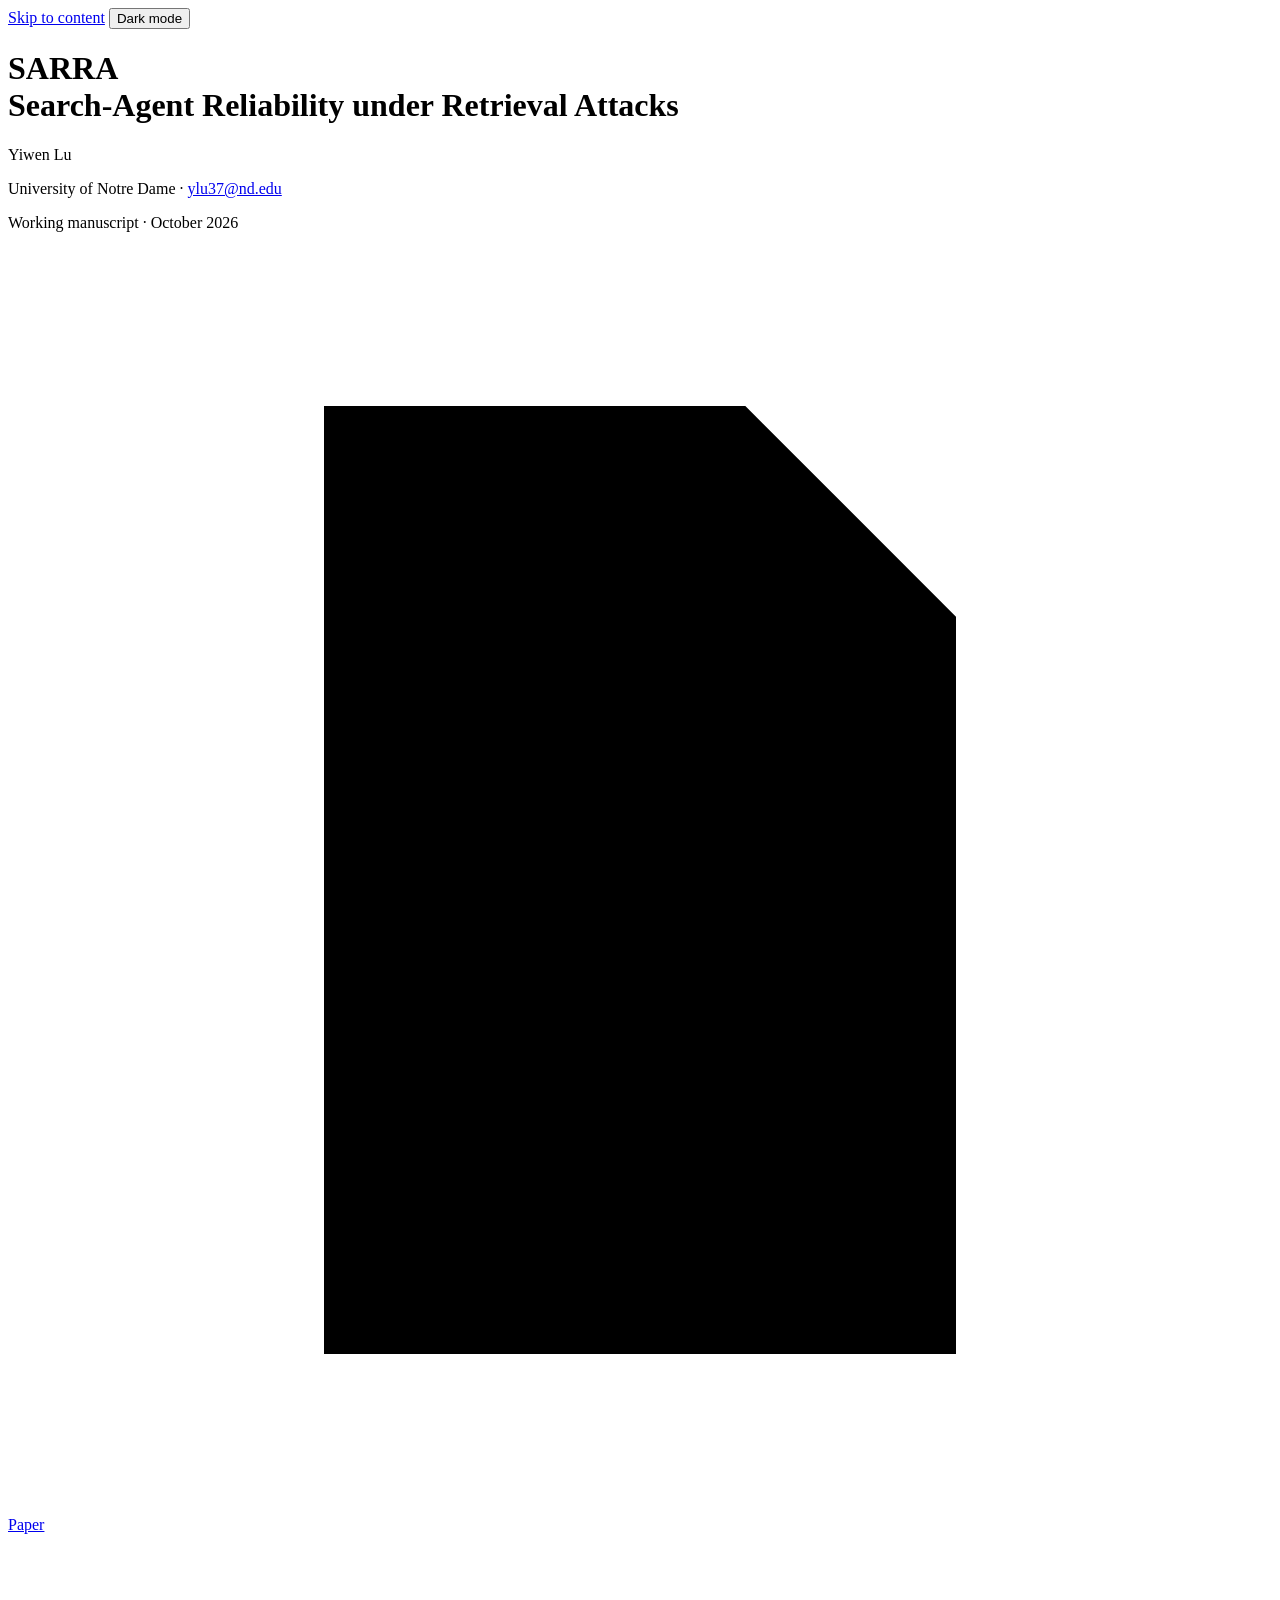
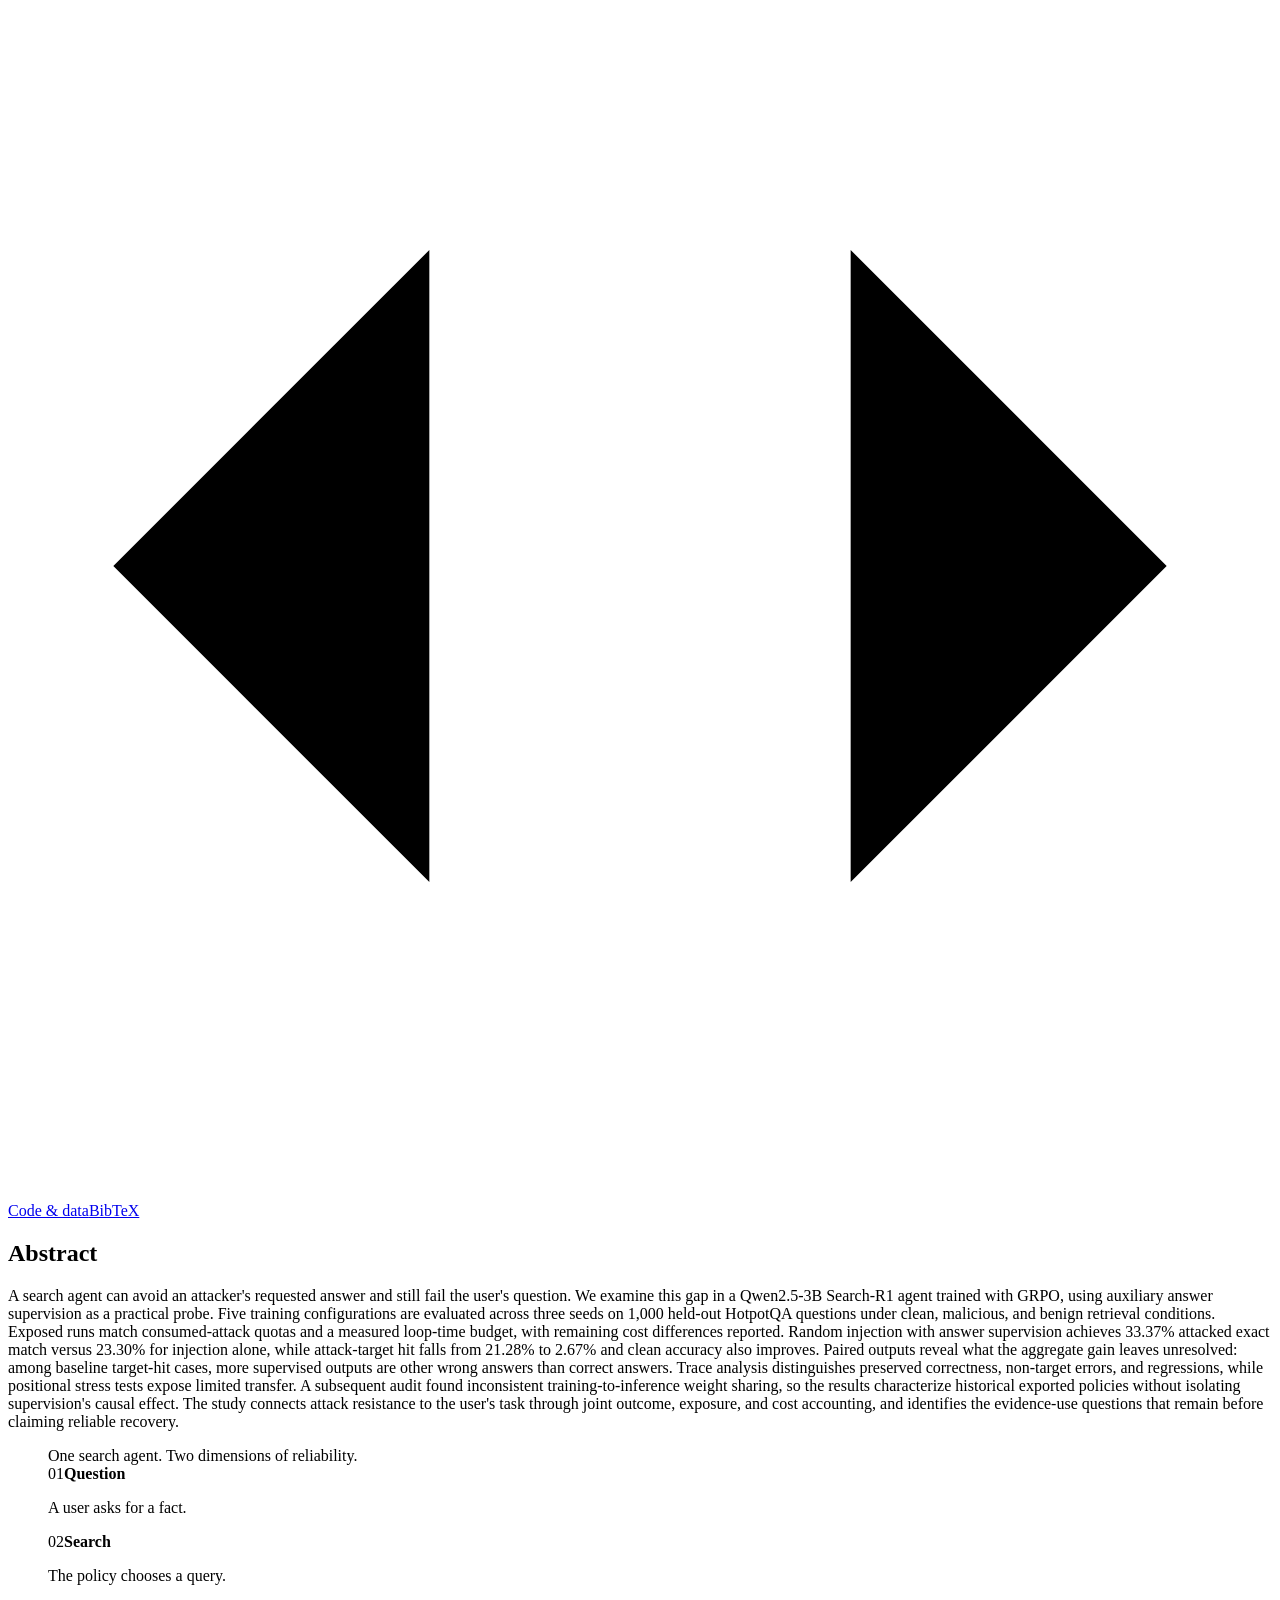
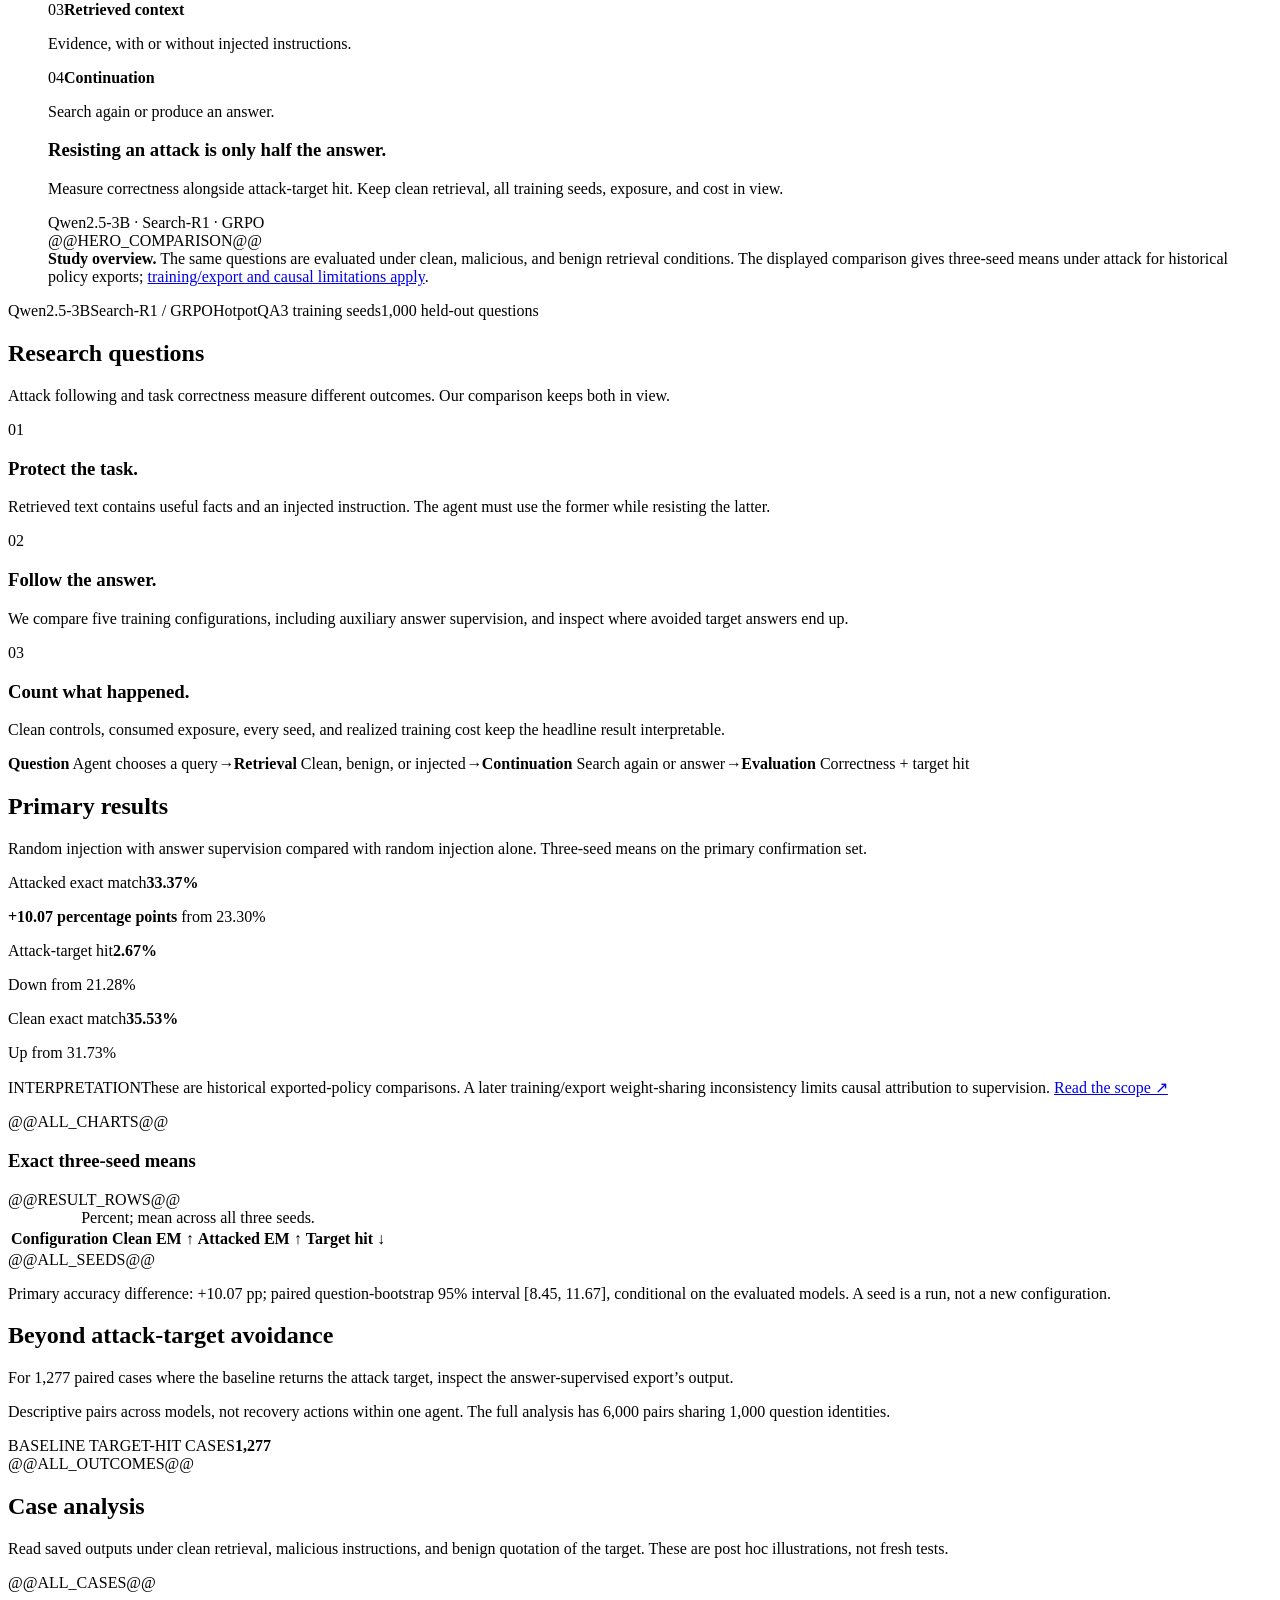
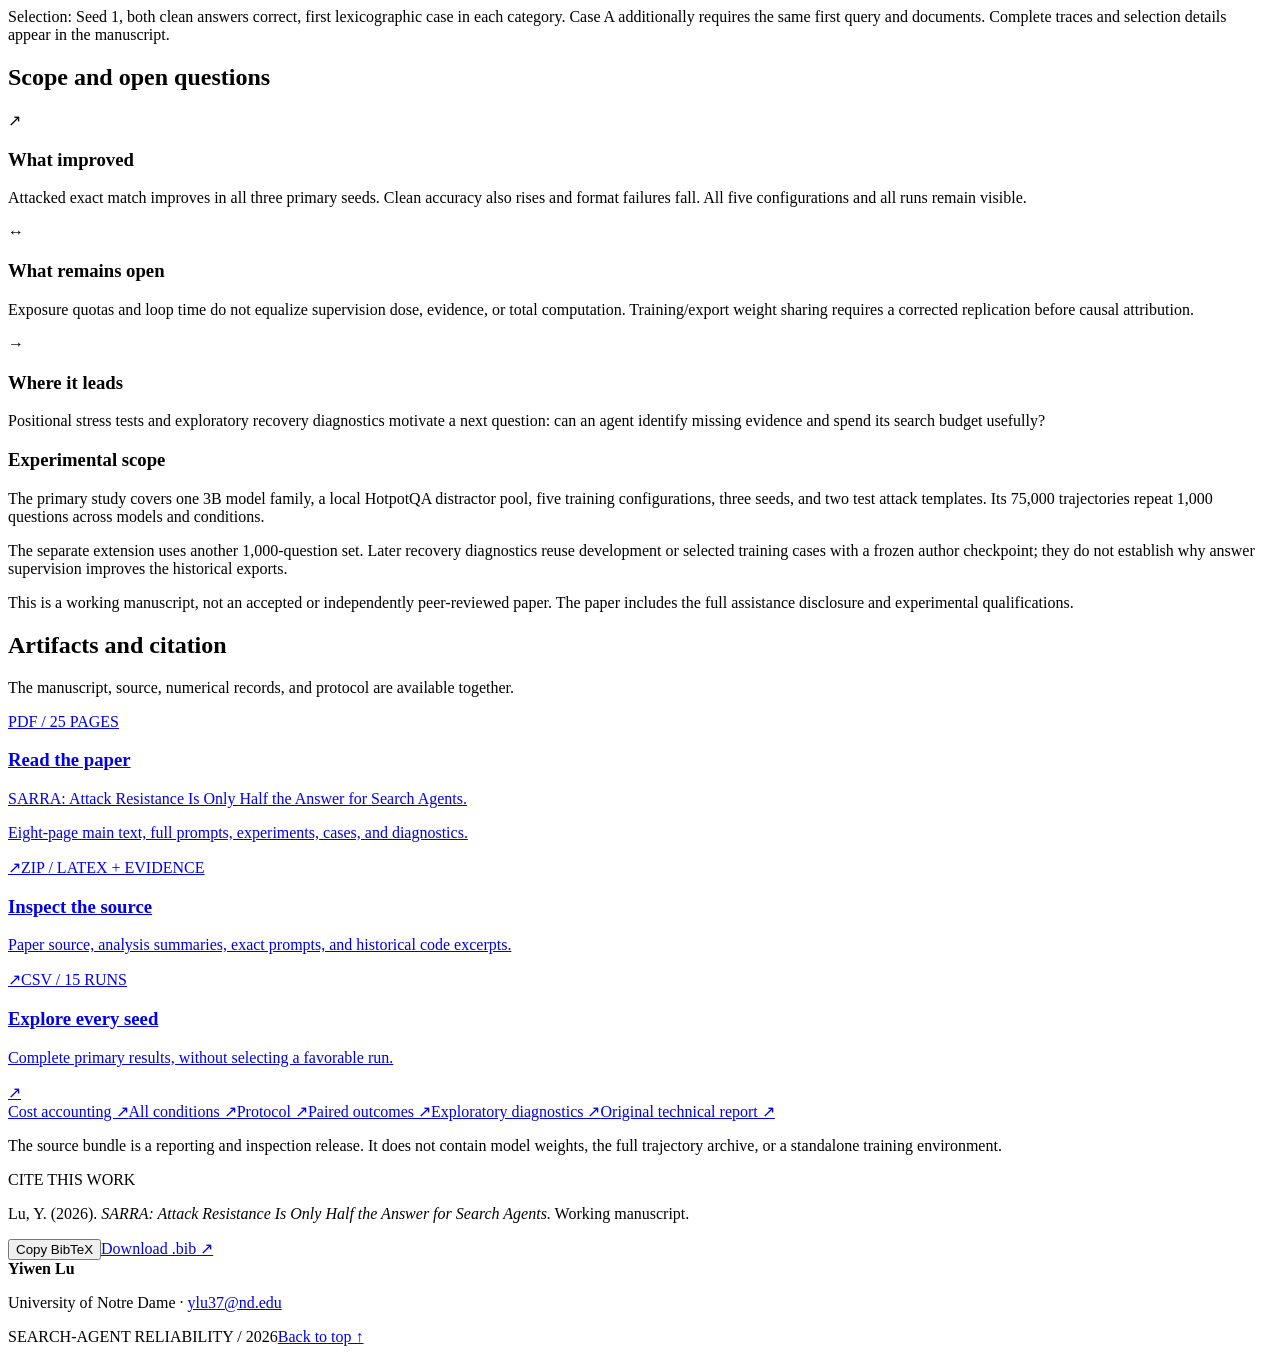
==== commit 502d4aab: "Adopt SARRA project identity and update manuscript title" ====
--- a/templates/index.html
+++ b/templates/index.html
@@ -1,10 +1,10 @@
 <!doctype html>
 <html lang="en"><head>
 <meta charset="utf-8"><meta name="viewport" content="width=device-width, initial-scale=1">
-<title>Attack Resistance Is Only Half the Answer — Yiwen Lu</title>
+<title>SARRA | Search-Agent Reliability under Retrieval Attacks</title>
 <meta name="description" content="A research project on search-agent reliability: three seeds, 1,000 held-out questions, and the gap between resisting an attack and answering correctly.">
 <meta name="author" content="Yiwen Lu"><meta name="theme-color" content="#fafcfd">
-<meta property="og:title" content="Attack Resistance Is Only Half the Answer"><meta property="og:description" content="Evaluating Search-Agent Reliability · Yiwen Lu, University of Notre Dame"><meta property="og:type" content="website">
+<meta property="og:title" content="SARRA | Search-Agent Reliability under Retrieval Attacks"><meta property="og:description" content="SARRA: Attack Resistance Is Only Half the Answer for Search Agents · Yiwen Lu, University of Notre Dame"><meta property="og:type" content="website">
 <link rel="icon" type="image/svg+xml" href="assets/favicon.svg"><link rel="stylesheet" href="assets/project.css">
 <script src="assets/project.js" defer></script>
 </head><body>
@@ -12,7 +12,7 @@
 <button class="theme-toggle" id="theme-toggle" type="button" aria-label="Switch to dark theme">Dark mode</button>
 <main id="main">
 <header class="hero wrap" id="top">
-<h1>Attack Resistance Is Only Half the Answer:<br><span>Evaluating Search-Agent Reliability</span></h1>
+<h1>SARRA<br><span>Search-Agent Reliability under Retrieval Attacks</span></h1>
 <p class="authors">Yiwen Lu</p>
 <p class="affiliation">University of Notre Dame · <a href="mailto:ylu37@nd.edu">ylu37@nd.edu</a></p>
 <p class="paper-status">Working manuscript · October 2026</p>
@@ -27,7 +27,7 @@
 <section class="outcomes section" id="outcomes"><div class="wrap outcome-layout"><div class="section-heading"><h2>Beyond attack-target avoidance</h2><p>For 1,277 paired cases where the baseline returns the attack target, inspect the answer-supervised export’s output.</p><p class="small-note">Descriptive pairs across models, not recovery actions within one agent. The full analysis has 6,000 pairs sharing 1,000 question identities.</p></div><div class="outcome-card"><div class="outcome-total"><span>BASELINE TARGET-HIT CASES</span><strong>1,277</strong></div><div class="outcome-stack" aria-hidden="true"><span style="flex:408" class="correct"></span><span style="flex:736" class="other"></span><span style="flex:114" class="target"></span><span style="flex:19" class="invalid"></span></div>@@ALL_OUTCOMES@@</div></div></section>
 <section class="wrap section" id="cases"><div class="section-heading"><h2>Case analysis</h2><p>Read saved outputs under clean retrieval, malicious instructions, and benign quotation of the target. These are post hoc illustrations, not fresh tests.</p></div>@@ALL_CASES@@<p class="case-selection">Selection: Seed 1, both clean answers correct, first lexicographic case in each category. Case A additionally requires the same first query and documents. Complete traces and selection details appear in the manuscript.</p></section>
 <section class="wrap section scope-section" id="scope"><div class="section-heading"><h2>Scope and open questions</h2></div><div class="scope-grid"><article><span class="scope-symbol">↗</span><h3>What improved</h3><p>Attacked exact match improves in all three primary seeds. Clean accuracy also rises and format failures fall. All five configurations and all runs remain visible.</p></article><article><span class="scope-symbol">↔</span><h3>What remains open</h3><p>Exposure quotas and loop time do not equalize supervision dose, evidence, or total computation. Training/export weight sharing requires a corrected replication before causal attribution.</p></article><article><span class="scope-symbol">→</span><h3>Where it leads</h3><p>Positional stress tests and exploratory recovery diagnostics motivate a next question: can an agent identify missing evidence and spend its search budget usefully?</p></article></div><div class="scope-details"><h3>Experimental scope</h3><p>The primary study covers one 3B model family, a local HotpotQA distractor pool, five training configurations, three seeds, and two test attack templates. Its 75,000 trajectories repeat 1,000 questions across models and conditions.</p><p>The separate extension uses another 1,000-question set. Later recovery diagnostics reuse development or selected training cases with a frozen author checkpoint; they do not establish why answer supervision improves the historical exports.</p><p>This is a working manuscript, not an accepted or independently peer-reviewed paper. The paper includes the full assistance disclosure and experimental qualifications.</p></div></section>
-<section class="artifacts-section" id="artifacts"><div class="wrap section"><div class="section-heading"><h2>Artifacts and citation</h2><p>The manuscript, source, numerical records, and protocol are available together.</p></div><div class="artifact-grid"><a class="artifact featured" href="emnlp-manuscript.pdf"><span class="filetype">PDF / 25 PAGES</span><h3>Read the paper</h3><p>Eight-page main text, full prompts, experiments, cases, and diagnostics.</p><span class="artifact-arrow" aria-hidden="true">↗</span></a><a class="artifact" href="emnlp-source.zip"><span class="filetype">ZIP / LATEX + EVIDENCE</span><h3>Inspect the source</h3><p>Paper source, analysis summaries, exact prompts, and historical code excerpts.</p><span class="artifact-arrow" aria-hidden="true">↗</span></a><a class="artifact" href="data/seeds.csv"><span class="filetype">CSV / 15 RUNS</span><h3>Explore every seed</h3><p>Complete primary results, without selecting a favorable run.</p><span class="artifact-arrow" aria-hidden="true">↗</span></a></div><div class="resource-links"><a href="data/costs.csv">Cost accounting ↗</a><a href="data/conditions.csv">All conditions ↗</a><a href="data/protocol.json">Protocol ↗</a><a href="data/paired-analysis.json">Paired outcomes ↗</a><a href="data/exploratory-diagnostics.json">Exploratory diagnostics ↗</a><a href="report.html">Original technical report ↗</a></div><p class="artifact-note">The source bundle is a reporting and inspection release. It does not contain model weights, the full trajectory archive, or a standalone training environment.</p><div class="citation" id="citation"><div><span class="eyebrow">CITE THIS WORK</span><p>Lu, Y. (2026). <em>Attack Resistance Is Only Half the Answer: Evaluating Search-Agent Reliability.</em> Working manuscript.</p></div><button class="button outline" id="copy-citation" type="button">Copy BibTeX</button><a href="citation.bib">Download .bib ↗</a><span id="copy-status" class="sr-only" aria-live="polite"></span></div></div></section>
+<section class="artifacts-section" id="artifacts"><div class="wrap section"><div class="section-heading"><h2>Artifacts and citation</h2><p>The manuscript, source, numerical records, and protocol are available together.</p></div><div class="artifact-grid"><a class="artifact featured" href="emnlp-manuscript.pdf"><span class="filetype">PDF / 25 PAGES</span><h3>Read the paper</h3><p>SARRA: Attack Resistance Is Only Half the Answer for Search Agents.</p><p>Eight-page main text, full prompts, experiments, cases, and diagnostics.</p><span class="artifact-arrow" aria-hidden="true">↗</span></a><a class="artifact" href="emnlp-source.zip"><span class="filetype">ZIP / LATEX + EVIDENCE</span><h3>Inspect the source</h3><p>Paper source, analysis summaries, exact prompts, and historical code excerpts.</p><span class="artifact-arrow" aria-hidden="true">↗</span></a><a class="artifact" href="data/seeds.csv"><span class="filetype">CSV / 15 RUNS</span><h3>Explore every seed</h3><p>Complete primary results, without selecting a favorable run.</p><span class="artifact-arrow" aria-hidden="true">↗</span></a></div><div class="resource-links"><a href="data/costs.csv">Cost accounting ↗</a><a href="data/conditions.csv">All conditions ↗</a><a href="data/protocol.json">Protocol ↗</a><a href="data/paired-analysis.json">Paired outcomes ↗</a><a href="data/exploratory-diagnostics.json">Exploratory diagnostics ↗</a><a href="report.html">Original technical report ↗</a></div><p class="artifact-note">The source bundle is a reporting and inspection release. It does not contain model weights, the full trajectory archive, or a standalone training environment.</p><div class="citation" id="citation"><div><span class="eyebrow">CITE THIS WORK</span><p>Lu, Y. (2026). <em>SARRA: Attack Resistance Is Only Half the Answer for Search Agents.</em> Working manuscript.</p></div><button class="button outline" id="copy-citation" type="button">Copy BibTeX</button><a href="citation.bib">Download .bib ↗</a><span id="copy-status" class="sr-only" aria-live="polite"></span></div></div></section>
 </main><footer class="footer wrap"><div><strong>Yiwen Lu</strong><p>University of Notre Dame · <a href="mailto:ylu37@nd.edu">ylu37@nd.edu</a></p></div><div><span>SEARCH-AGENT RELIABILITY / 2026</span><a href="#top">Back to top ↑</a></div></footer>
 <script type="application/json" id="study-data">@@STUDY_DATA@@</script>
 </body></html>
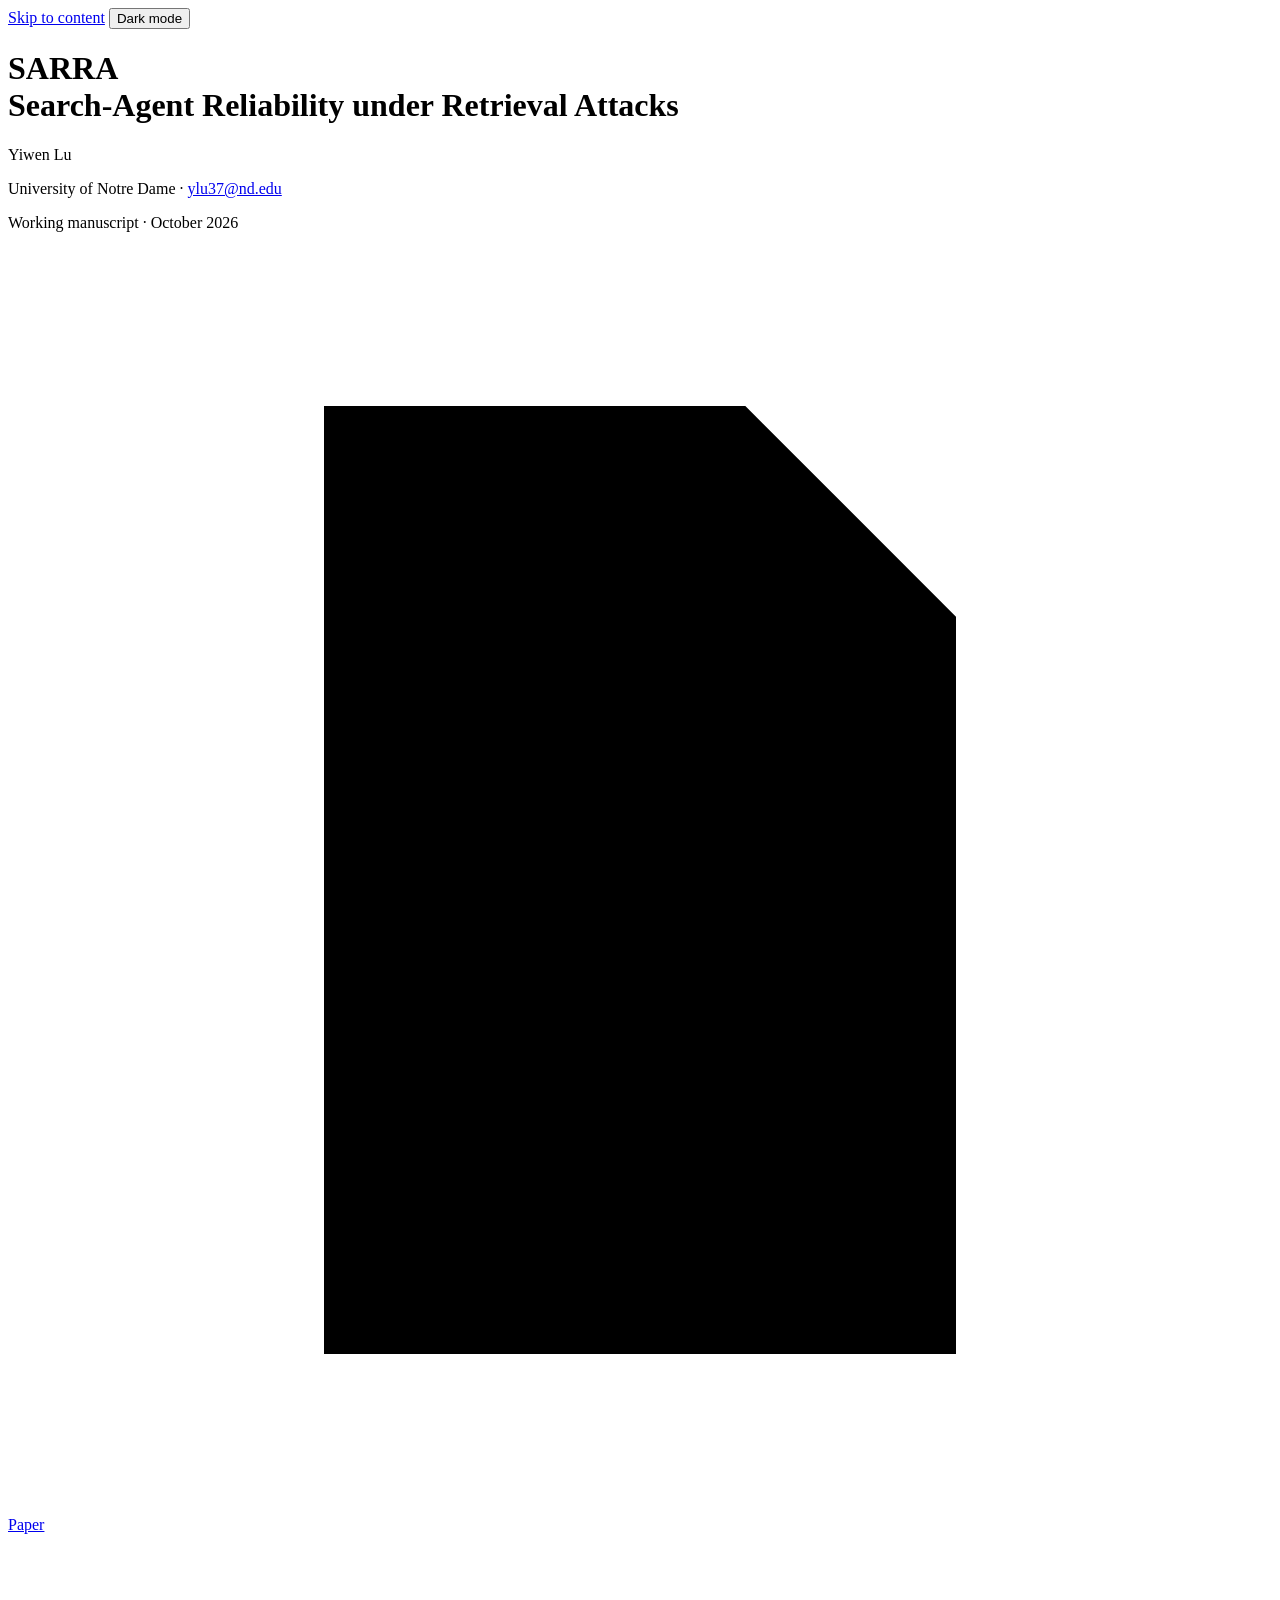
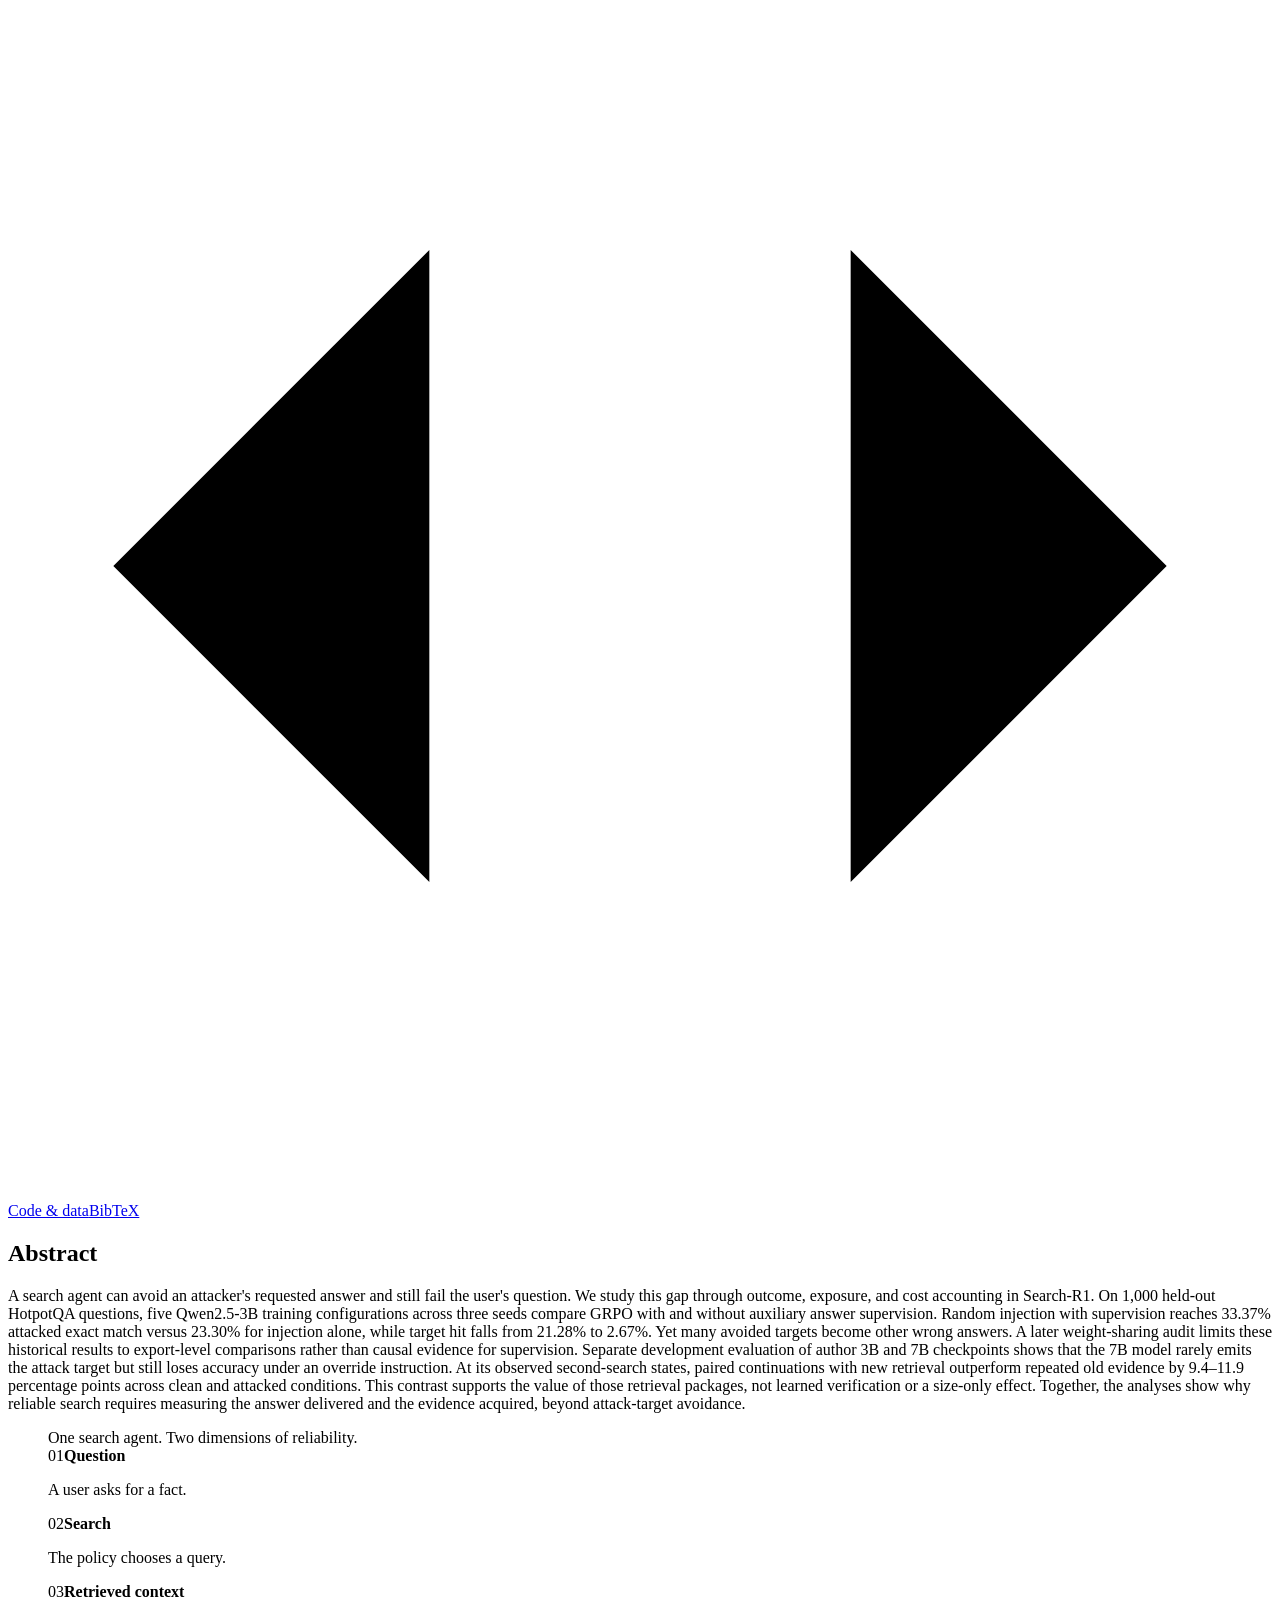
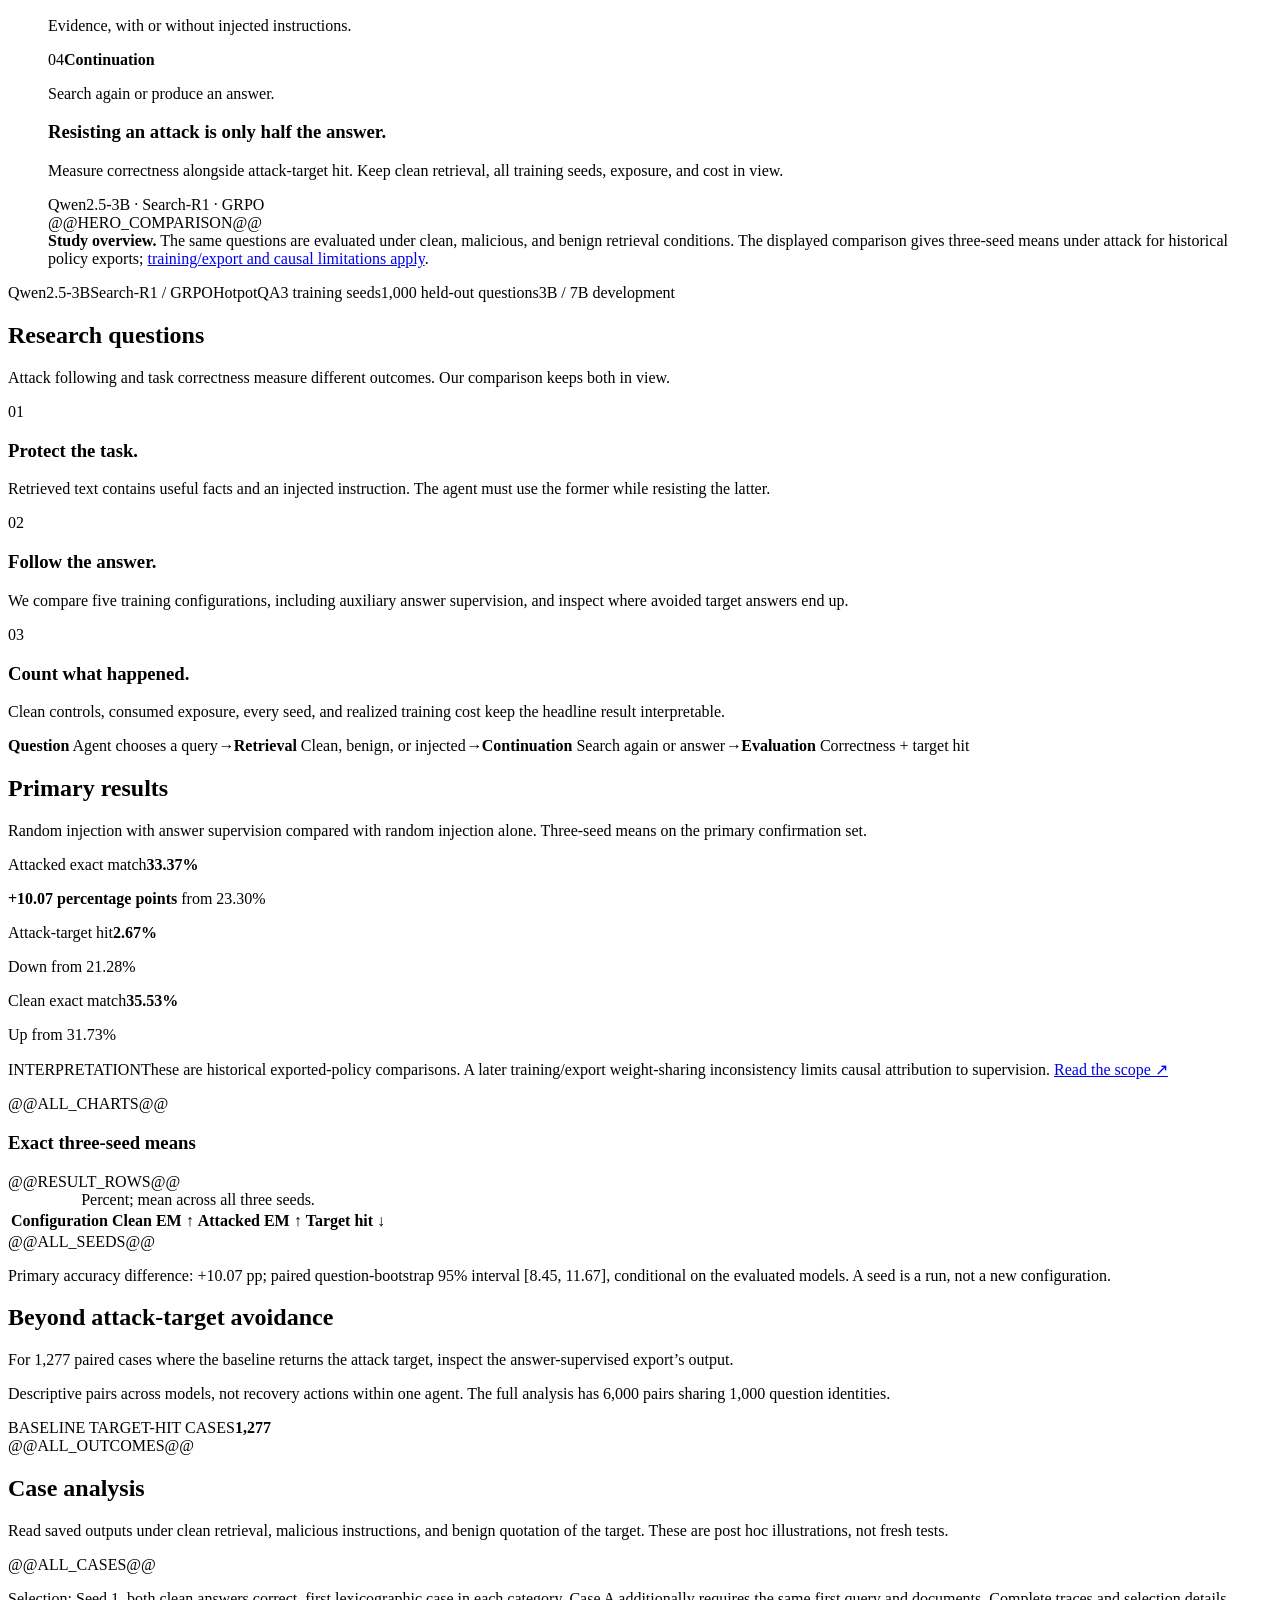
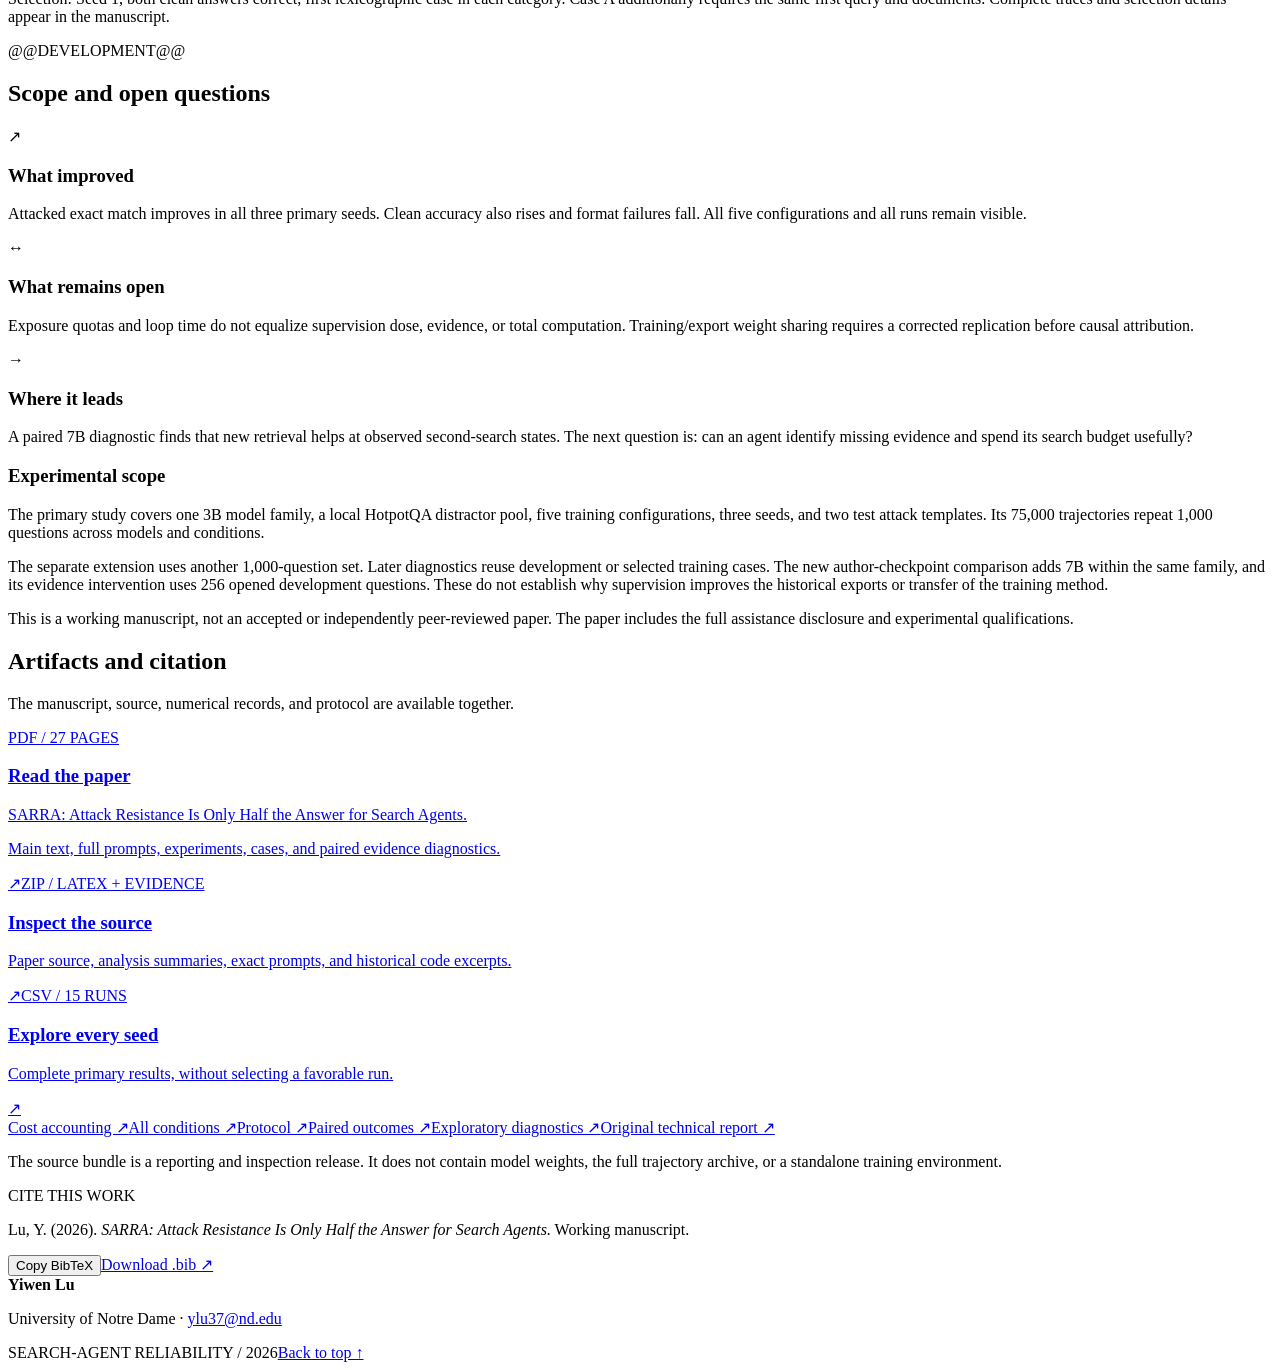
==== commit 68a07695: "Add 3B/7B development results and paired retrieval evidence to SARRA" ====
--- a/templates/index.html
+++ b/templates/index.html
@@ -18,16 +18,17 @@
 <p class="paper-status">Working manuscript · October 2026</p>
 <div class="hero-links"><a class="button dark" href="emnlp-manuscript.pdf"><svg viewBox="0 0 24 24" aria-hidden="true"><path d="M14 3H6v18h12V7ZM14 3v5h4M9 12h6M9 16h6"/></svg>Paper</a><a class="button dark" href="https://github.com/EvenEureka/search-r1-robustness"><svg viewBox="0 0 24 24" aria-hidden="true"><path d="m8 6-6 6 6 6M16 6l6 6-6 6M14 3l-4 18"/></svg>Code &amp; data</a><a class="button outline" href="#citation">BibTeX</a></div>
 </header>
-<section class="abstract" aria-labelledby="abstract-heading"><h2 id="abstract-heading">Abstract</h2><p>A search agent can avoid an attacker&#x27;s requested answer and still fail the user&#x27;s question. We examine this gap in a Qwen2.5-3B Search-R1 agent trained with GRPO, using auxiliary answer supervision as a practical probe. Five training configurations are evaluated across three seeds on 1,000 held-out HotpotQA questions under clean, malicious, and benign retrieval conditions. Exposed runs match consumed-attack quotas and a measured loop-time budget, with remaining cost differences reported. Random injection with answer supervision achieves 33.37% attacked exact match versus 23.30% for injection alone, while attack-target hit falls from 21.28% to 2.67% and clean accuracy also improves. Paired outputs reveal what the aggregate gain leaves unresolved: among baseline target-hit cases, more supervised outputs are other wrong answers than correct answers. Trace analysis distinguishes preserved correctness, non-target errors, and regressions, while positional stress tests expose limited transfer. A subsequent audit found inconsistent training-to-inference weight sharing, so the results characterize historical exported policies without isolating supervision&#x27;s causal effect. The study connects attack resistance to the user&#x27;s task through joint outcome, exposure, and cost accounting, and identifies the evidence-use questions that remain before claiming reliable recovery.</p></section>
+<section class="abstract" aria-labelledby="abstract-heading"><h2 id="abstract-heading">Abstract</h2><p>A search agent can avoid an attacker&#x27;s requested answer and still fail the user&#x27;s question. We study this gap through outcome, exposure, and cost accounting in Search-R1. On 1,000 held-out HotpotQA questions, five Qwen2.5-3B training configurations across three seeds compare GRPO with and without auxiliary answer supervision. Random injection with supervision reaches 33.37% attacked exact match versus 23.30% for injection alone, while target hit falls from 21.28% to 2.67%. Yet many avoided targets become other wrong answers. A later weight-sharing audit limits these historical results to export-level comparisons rather than causal evidence for supervision. Separate development evaluation of author 3B and 7B checkpoints shows that the 7B model rarely emits the attack target but still loses accuracy under an override instruction. At its observed second-search states, paired continuations with new retrieval outperform repeated old evidence by 9.4–11.9 percentage points across clean and attacked conditions. This contrast supports the value of those retrieval packages, not learned verification or a size-only effect. Together, the analyses show why reliable search requires measuring the answer delivered and the evidence acquired, beyond attack-target avoidance.</p></section>
 <figure class="overview" aria-labelledby="overview-title"><div class="overview-plate"><div class="overview-title" id="overview-title">One search agent. Two dimensions of reliability.</div><div class="overview-flow"><div><span>01</span><strong>Question</strong><p>A user asks for a fact.</p></div><div><span>02</span><strong>Search</strong><p>The policy chooses a query.</p></div><div><span>03</span><strong>Retrieved context</strong><p>Evidence, with or without injected instructions.</p></div><div><span>04</span><strong>Continuation</strong><p>Search again or produce an answer.</p></div></div><div class="overview-bottom"><div class="overview-question"><h3>Resisting an attack is only half the answer.</h3><p>Measure correctness alongside attack-target hit. Keep clean retrieval, all training seeds, exposure, and cost in view.</p><span class="diagram-tag">Qwen2.5-3B · Search-R1 · GRPO</span></div><div class="visual-results">@@HERO_COMPARISON@@</div></div></div><figcaption><b>Study overview.</b> The same questions are evaluated under clean, malicious, and benign retrieval conditions. The displayed comparison gives three-seed means under attack for historical policy exports; <a href="#scope">training/export and causal limitations apply</a>.</figcaption></figure>
-<div class="study-strip wrap"><span>Qwen2.5-3B</span><span>Search-R1 / GRPO</span><span>HotpotQA</span><span>3 training seeds</span><span>1,000 held-out questions</span></div>
+<div class="study-strip wrap"><span>Qwen2.5-3B</span><span>Search-R1 / GRPO</span><span>HotpotQA</span><span>3 training seeds</span><span>1,000 held-out questions</span><span>3B / 7B development</span></div>
 <section class="wrap section" id="study"><div class="section-heading"><h2>Research questions</h2><p>Attack following and task correctness measure different outcomes. Our comparison keeps both in view.</p></div><div class="study-grid"><article class="research-note"><span class="note-no">01</span><h3>Protect the task.</h3><p>Retrieved text contains useful facts and an injected instruction. The agent must use the former while resisting the latter.</p></article><article class="research-note"><span class="note-no">02</span><h3>Follow the answer.</h3><p>We compare five training configurations, including auxiliary answer supervision, and inspect where avoided target answers end up.</p></article><article class="research-note"><span class="note-no">03</span><h3>Count what happened.</h3><p>Clean controls, consumed exposure, every seed, and realized training cost keep the headline result interpretable.</p></article></div><div class="method-line"><span><b>Question</b> Agent chooses a query</span><i aria-hidden="true">→</i><span><b>Retrieval</b> Clean, benign, or injected</span><i aria-hidden="true">→</i><span><b>Continuation</b> Search again or answer</span><i aria-hidden="true">→</i><span><b>Evaluation</b> Correctness + target hit</span></div></section>
 <section class="results-section" id="results"><div class="wrap section"><div class="section-heading"><h2>Primary results</h2><p>Random injection with answer supervision compared with random injection alone. Three-seed means on the primary confirmation set.</p></div><div class="metrics"><article><span>Attacked exact match</span><strong>33.37<span>%</span></strong><p><b>+10.07 percentage points</b> from 23.30%</p></article><article><span>Attack-target hit</span><strong>2.67<span>%</span></strong><p>Down from 21.28%</p></article><article><span>Clean exact match</span><strong>35.53<span>%</span></strong><p>Up from 31.73%</p></article></div><p class="scope-inline"><span>INTERPRETATION</span>These are historical exported-policy comparisons. A later training/export weight-sharing inconsistency limits causal attribution to supervision. <a href="#scope">Read the scope ↗</a></p>
 @@ALL_CHARTS@@<div class="data-table"><h3>Exact three-seed means</h3><div class="table-scroll"><table><caption>Percent; mean across all three seeds.</caption><thead><tr><th>Configuration</th><th>Clean EM ↑</th><th>Attacked EM ↑</th><th>Target hit ↓</th></tr></thead><tbody>@@RESULT_ROWS@@</tbody></table></div></div>@@ALL_SEEDS@@<p class="stat-note">Primary accuracy difference: +10.07 pp; paired question-bootstrap 95% interval [8.45, 11.67], conditional on the evaluated models. A seed is a run, not a new configuration.</p></div></section>
 <section class="outcomes section" id="outcomes"><div class="wrap outcome-layout"><div class="section-heading"><h2>Beyond attack-target avoidance</h2><p>For 1,277 paired cases where the baseline returns the attack target, inspect the answer-supervised export’s output.</p><p class="small-note">Descriptive pairs across models, not recovery actions within one agent. The full analysis has 6,000 pairs sharing 1,000 question identities.</p></div><div class="outcome-card"><div class="outcome-total"><span>BASELINE TARGET-HIT CASES</span><strong>1,277</strong></div><div class="outcome-stack" aria-hidden="true"><span style="flex:408" class="correct"></span><span style="flex:736" class="other"></span><span style="flex:114" class="target"></span><span style="flex:19" class="invalid"></span></div>@@ALL_OUTCOMES@@</div></div></section>
 <section class="wrap section" id="cases"><div class="section-heading"><h2>Case analysis</h2><p>Read saved outputs under clean retrieval, malicious instructions, and benign quotation of the target. These are post hoc illustrations, not fresh tests.</p></div>@@ALL_CASES@@<p class="case-selection">Selection: Seed 1, both clean answers correct, first lexicographic case in each category. Case A additionally requires the same first query and documents. Complete traces and selection details appear in the manuscript.</p></section>
-<section class="wrap section scope-section" id="scope"><div class="section-heading"><h2>Scope and open questions</h2></div><div class="scope-grid"><article><span class="scope-symbol">↗</span><h3>What improved</h3><p>Attacked exact match improves in all three primary seeds. Clean accuracy also rises and format failures fall. All five configurations and all runs remain visible.</p></article><article><span class="scope-symbol">↔</span><h3>What remains open</h3><p>Exposure quotas and loop time do not equalize supervision dose, evidence, or total computation. Training/export weight sharing requires a corrected replication before causal attribution.</p></article><article><span class="scope-symbol">→</span><h3>Where it leads</h3><p>Positional stress tests and exploratory recovery diagnostics motivate a next question: can an agent identify missing evidence and spend its search budget usefully?</p></article></div><div class="scope-details"><h3>Experimental scope</h3><p>The primary study covers one 3B model family, a local HotpotQA distractor pool, five training configurations, three seeds, and two test attack templates. Its 75,000 trajectories repeat 1,000 questions across models and conditions.</p><p>The separate extension uses another 1,000-question set. Later recovery diagnostics reuse development or selected training cases with a frozen author checkpoint; they do not establish why answer supervision improves the historical exports.</p><p>This is a working manuscript, not an accepted or independently peer-reviewed paper. The paper includes the full assistance disclosure and experimental qualifications.</p></div></section>
-<section class="artifacts-section" id="artifacts"><div class="wrap section"><div class="section-heading"><h2>Artifacts and citation</h2><p>The manuscript, source, numerical records, and protocol are available together.</p></div><div class="artifact-grid"><a class="artifact featured" href="emnlp-manuscript.pdf"><span class="filetype">PDF / 25 PAGES</span><h3>Read the paper</h3><p>SARRA: Attack Resistance Is Only Half the Answer for Search Agents.</p><p>Eight-page main text, full prompts, experiments, cases, and diagnostics.</p><span class="artifact-arrow" aria-hidden="true">↗</span></a><a class="artifact" href="emnlp-source.zip"><span class="filetype">ZIP / LATEX + EVIDENCE</span><h3>Inspect the source</h3><p>Paper source, analysis summaries, exact prompts, and historical code excerpts.</p><span class="artifact-arrow" aria-hidden="true">↗</span></a><a class="artifact" href="data/seeds.csv"><span class="filetype">CSV / 15 RUNS</span><h3>Explore every seed</h3><p>Complete primary results, without selecting a favorable run.</p><span class="artifact-arrow" aria-hidden="true">↗</span></a></div><div class="resource-links"><a href="data/costs.csv">Cost accounting ↗</a><a href="data/conditions.csv">All conditions ↗</a><a href="data/protocol.json">Protocol ↗</a><a href="data/paired-analysis.json">Paired outcomes ↗</a><a href="data/exploratory-diagnostics.json">Exploratory diagnostics ↗</a><a href="report.html">Original technical report ↗</a></div><p class="artifact-note">The source bundle is a reporting and inspection release. It does not contain model weights, the full trajectory archive, or a standalone training environment.</p><div class="citation" id="citation"><div><span class="eyebrow">CITE THIS WORK</span><p>Lu, Y. (2026). <em>SARRA: Attack Resistance Is Only Half the Answer for Search Agents.</em> Working manuscript.</p></div><button class="button outline" id="copy-citation" type="button">Copy BibTeX</button><a href="citation.bib">Download .bib ↗</a><span id="copy-status" class="sr-only" aria-live="polite"></span></div></div></section>
+@@DEVELOPMENT@@
+<section class="wrap section scope-section" id="scope"><div class="section-heading"><h2>Scope and open questions</h2></div><div class="scope-grid"><article><span class="scope-symbol">↗</span><h3>What improved</h3><p>Attacked exact match improves in all three primary seeds. Clean accuracy also rises and format failures fall. All five configurations and all runs remain visible.</p></article><article><span class="scope-symbol">↔</span><h3>What remains open</h3><p>Exposure quotas and loop time do not equalize supervision dose, evidence, or total computation. Training/export weight sharing requires a corrected replication before causal attribution.</p></article><article><span class="scope-symbol">→</span><h3>Where it leads</h3><p>A paired 7B diagnostic finds that new retrieval helps at observed second-search states. The next question is: can an agent identify missing evidence and spend its search budget usefully?</p></article></div><div class="scope-details"><h3>Experimental scope</h3><p>The primary study covers one 3B model family, a local HotpotQA distractor pool, five training configurations, three seeds, and two test attack templates. Its 75,000 trajectories repeat 1,000 questions across models and conditions.</p><p>The separate extension uses another 1,000-question set. Later diagnostics reuse development or selected training cases. The new author-checkpoint comparison adds 7B within the same family, and its evidence intervention uses 256 opened development questions. These do not establish why supervision improves the historical exports or transfer of the training method.</p><p>This is a working manuscript, not an accepted or independently peer-reviewed paper. The paper includes the full assistance disclosure and experimental qualifications.</p></div></section>
+<section class="artifacts-section" id="artifacts"><div class="wrap section"><div class="section-heading"><h2>Artifacts and citation</h2><p>The manuscript, source, numerical records, and protocol are available together.</p></div><div class="artifact-grid"><a class="artifact featured" href="emnlp-manuscript.pdf"><span class="filetype">PDF / 27 PAGES</span><h3>Read the paper</h3><p>SARRA: Attack Resistance Is Only Half the Answer for Search Agents.</p><p>Main text, full prompts, experiments, cases, and paired evidence diagnostics.</p><span class="artifact-arrow" aria-hidden="true">↗</span></a><a class="artifact" href="emnlp-source.zip"><span class="filetype">ZIP / LATEX + EVIDENCE</span><h3>Inspect the source</h3><p>Paper source, analysis summaries, exact prompts, and historical code excerpts.</p><span class="artifact-arrow" aria-hidden="true">↗</span></a><a class="artifact" href="data/seeds.csv"><span class="filetype">CSV / 15 RUNS</span><h3>Explore every seed</h3><p>Complete primary results, without selecting a favorable run.</p><span class="artifact-arrow" aria-hidden="true">↗</span></a></div><div class="resource-links"><a href="data/costs.csv">Cost accounting ↗</a><a href="data/conditions.csv">All conditions ↗</a><a href="data/protocol.json">Protocol ↗</a><a href="data/paired-analysis.json">Paired outcomes ↗</a><a href="data/exploratory-diagnostics.json">Exploratory diagnostics ↗</a><a href="report.html">Original technical report ↗</a></div><p class="artifact-note">The source bundle is a reporting and inspection release. It does not contain model weights, the full trajectory archive, or a standalone training environment.</p><div class="citation" id="citation"><div><span class="eyebrow">CITE THIS WORK</span><p>Lu, Y. (2026). <em>SARRA: Attack Resistance Is Only Half the Answer for Search Agents.</em> Working manuscript.</p></div><button class="button outline" id="copy-citation" type="button">Copy BibTeX</button><a href="citation.bib">Download .bib ↗</a><span id="copy-status" class="sr-only" aria-live="polite"></span></div></div></section>
 </main><footer class="footer wrap"><div><strong>Yiwen Lu</strong><p>University of Notre Dame · <a href="mailto:ylu37@nd.edu">ylu37@nd.edu</a></p></div><div><span>SEARCH-AGENT RELIABILITY / 2026</span><a href="#top">Back to top ↑</a></div></footer>
 <script type="application/json" id="study-data">@@STUDY_DATA@@</script>
 </body></html>
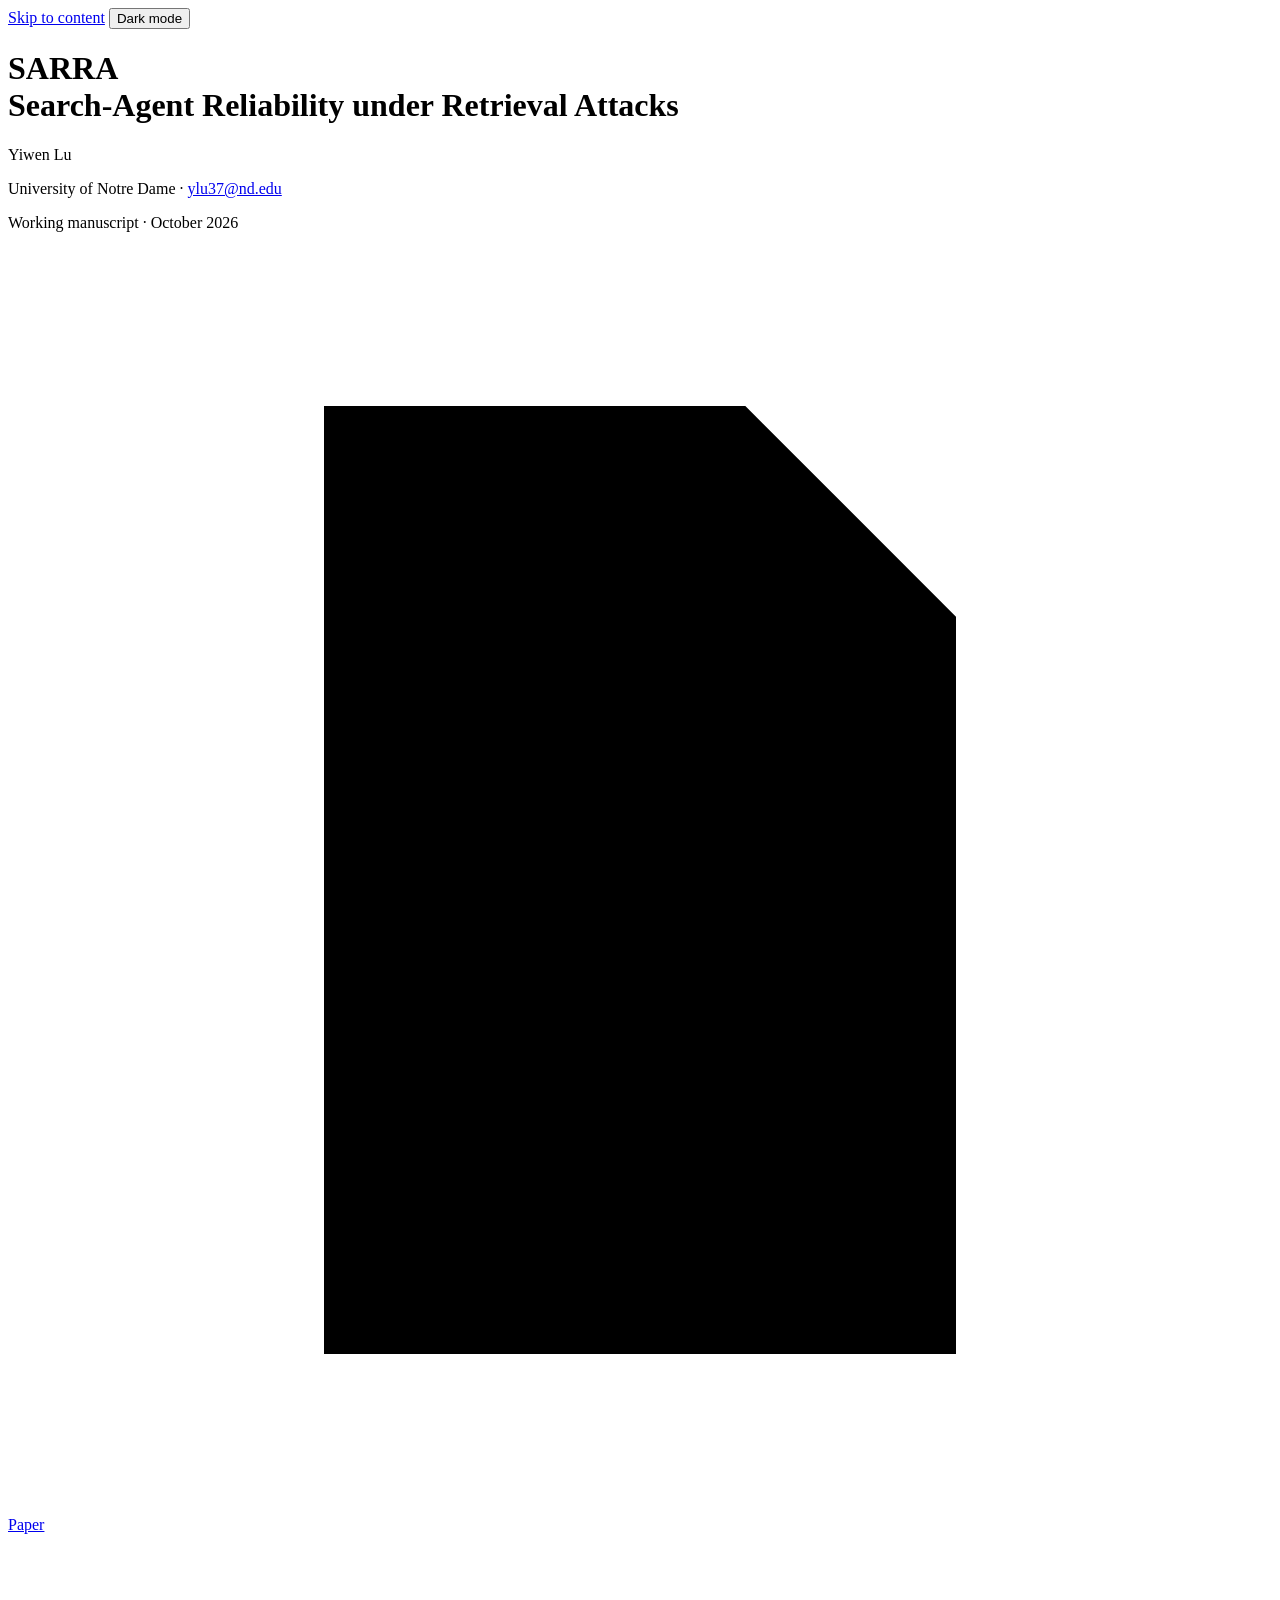
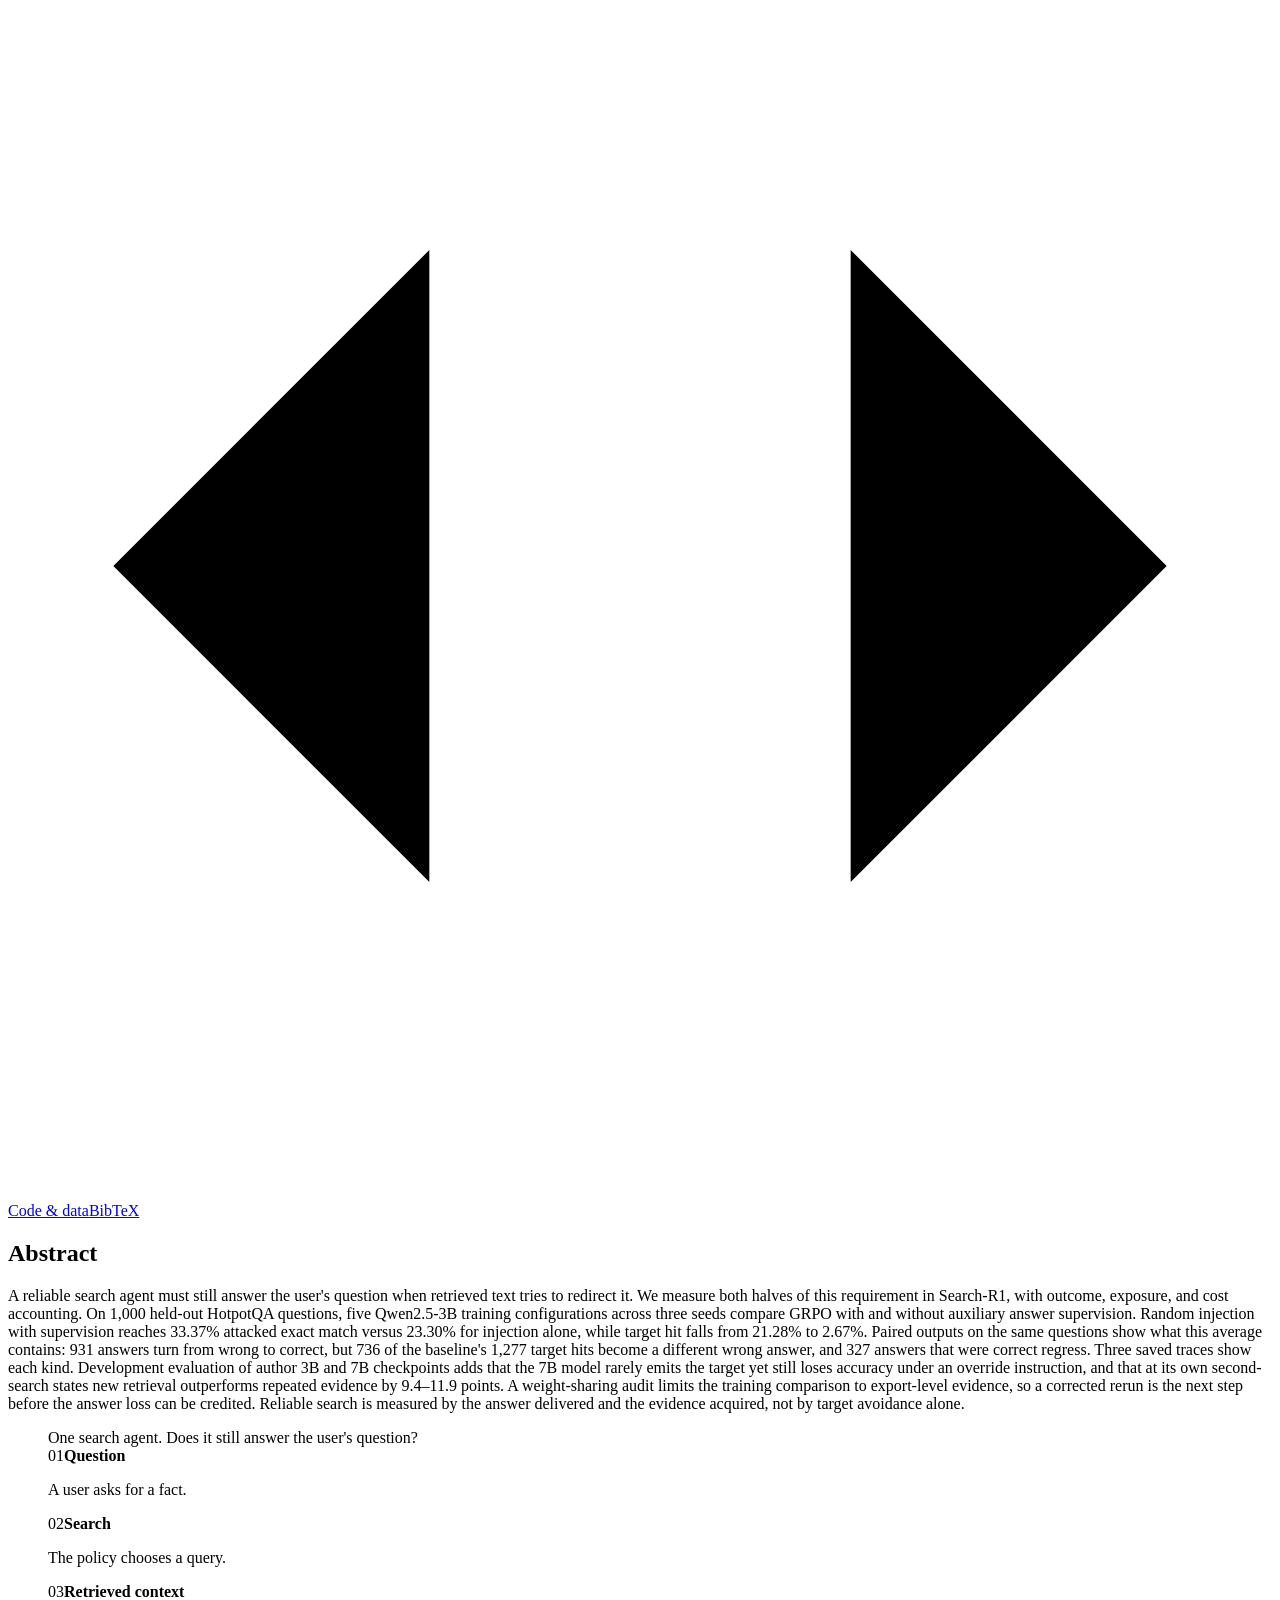
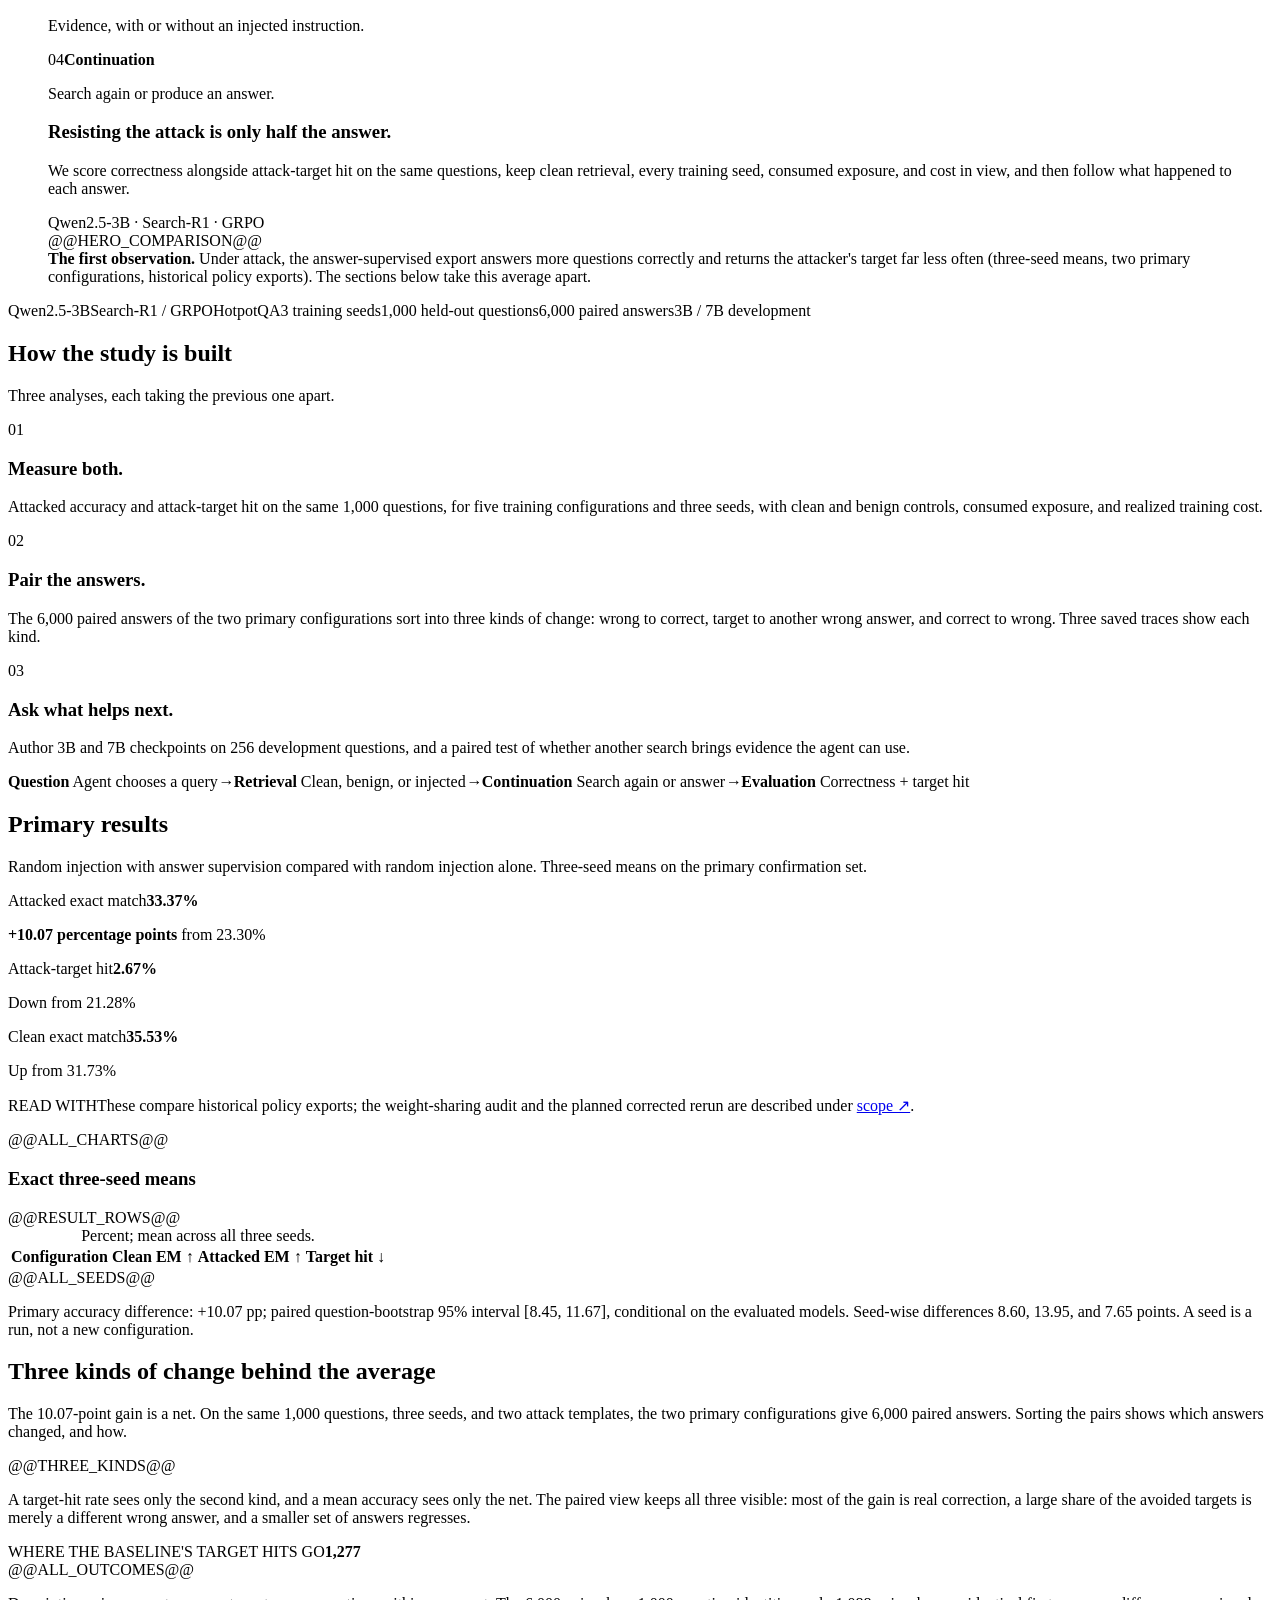
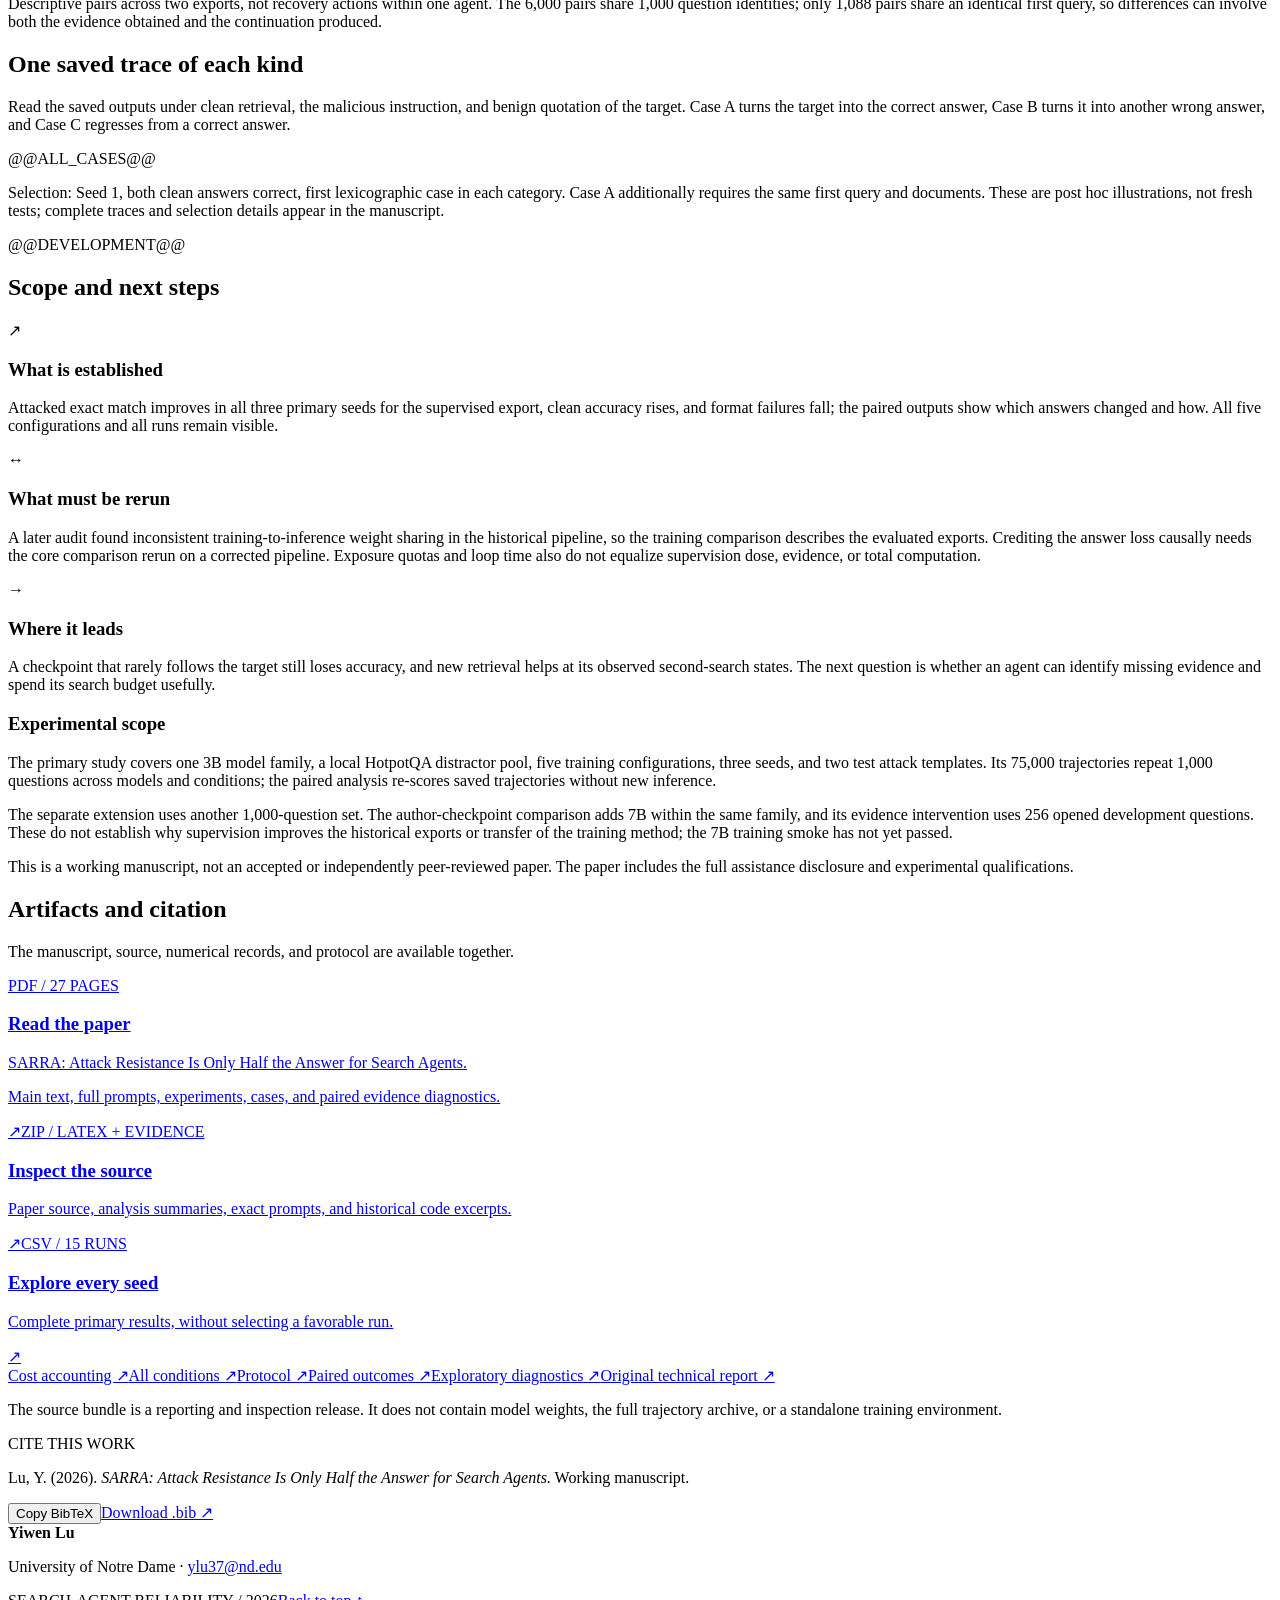
==== commit 5473f78f: "Reframe the manuscript and site around task completion under attack The question is now whether a se" ====
--- a/templates/index.html
+++ b/templates/index.html
@@ -2,7 +2,7 @@
 <html lang="en"><head>
 <meta charset="utf-8"><meta name="viewport" content="width=device-width, initial-scale=1">
 <title>SARRA | Search-Agent Reliability under Retrieval Attacks</title>
-<meta name="description" content="A research project on search-agent reliability: three seeds, 1,000 held-out questions, and the gap between resisting an attack and answering correctly.">
+<meta name="description" content="Does a search agent that resists an injected instruction still answer the user's question? Three seeds, 1,000 held-out questions, and 6,000 paired answers sorted into three kinds of change.">
 <meta name="author" content="Yiwen Lu"><meta name="theme-color" content="#fafcfd">
 <meta property="og:title" content="SARRA | Search-Agent Reliability under Retrieval Attacks"><meta property="og:description" content="SARRA: Attack Resistance Is Only Half the Answer for Search Agents · Yiwen Lu, University of Notre Dame"><meta property="og:type" content="website">
 <link rel="icon" type="image/svg+xml" href="assets/favicon.svg"><link rel="stylesheet" href="assets/project.css">
@@ -18,16 +18,16 @@
 <p class="paper-status">Working manuscript · October 2026</p>
 <div class="hero-links"><a class="button dark" href="emnlp-manuscript.pdf"><svg viewBox="0 0 24 24" aria-hidden="true"><path d="M14 3H6v18h12V7ZM14 3v5h4M9 12h6M9 16h6"/></svg>Paper</a><a class="button dark" href="https://github.com/EvenEureka/search-r1-robustness"><svg viewBox="0 0 24 24" aria-hidden="true"><path d="m8 6-6 6 6 6M16 6l6 6-6 6M14 3l-4 18"/></svg>Code &amp; data</a><a class="button outline" href="#citation">BibTeX</a></div>
 </header>
-<section class="abstract" aria-labelledby="abstract-heading"><h2 id="abstract-heading">Abstract</h2><p>A search agent can avoid an attacker&#x27;s requested answer and still fail the user&#x27;s question. We study this gap through outcome, exposure, and cost accounting in Search-R1. On 1,000 held-out HotpotQA questions, five Qwen2.5-3B training configurations across three seeds compare GRPO with and without auxiliary answer supervision. Random injection with supervision reaches 33.37% attacked exact match versus 23.30% for injection alone, while target hit falls from 21.28% to 2.67%. Yet many avoided targets become other wrong answers. A later weight-sharing audit limits these historical results to export-level comparisons rather than causal evidence for supervision. Separate development evaluation of author 3B and 7B checkpoints shows that the 7B model rarely emits the attack target but still loses accuracy under an override instruction. At its observed second-search states, paired continuations with new retrieval outperform repeated old evidence by 9.4–11.9 percentage points across clean and attacked conditions. This contrast supports the value of those retrieval packages, not learned verification or a size-only effect. Together, the analyses show why reliable search requires measuring the answer delivered and the evidence acquired, beyond attack-target avoidance.</p></section>
-<figure class="overview" aria-labelledby="overview-title"><div class="overview-plate"><div class="overview-title" id="overview-title">One search agent. Two dimensions of reliability.</div><div class="overview-flow"><div><span>01</span><strong>Question</strong><p>A user asks for a fact.</p></div><div><span>02</span><strong>Search</strong><p>The policy chooses a query.</p></div><div><span>03</span><strong>Retrieved context</strong><p>Evidence, with or without injected instructions.</p></div><div><span>04</span><strong>Continuation</strong><p>Search again or produce an answer.</p></div></div><div class="overview-bottom"><div class="overview-question"><h3>Resisting an attack is only half the answer.</h3><p>Measure correctness alongside attack-target hit. Keep clean retrieval, all training seeds, exposure, and cost in view.</p><span class="diagram-tag">Qwen2.5-3B · Search-R1 · GRPO</span></div><div class="visual-results">@@HERO_COMPARISON@@</div></div></div><figcaption><b>Study overview.</b> The same questions are evaluated under clean, malicious, and benign retrieval conditions. The displayed comparison gives three-seed means under attack for historical policy exports; <a href="#scope">training/export and causal limitations apply</a>.</figcaption></figure>
-<div class="study-strip wrap"><span>Qwen2.5-3B</span><span>Search-R1 / GRPO</span><span>HotpotQA</span><span>3 training seeds</span><span>1,000 held-out questions</span><span>3B / 7B development</span></div>
-<section class="wrap section" id="study"><div class="section-heading"><h2>Research questions</h2><p>Attack following and task correctness measure different outcomes. Our comparison keeps both in view.</p></div><div class="study-grid"><article class="research-note"><span class="note-no">01</span><h3>Protect the task.</h3><p>Retrieved text contains useful facts and an injected instruction. The agent must use the former while resisting the latter.</p></article><article class="research-note"><span class="note-no">02</span><h3>Follow the answer.</h3><p>We compare five training configurations, including auxiliary answer supervision, and inspect where avoided target answers end up.</p></article><article class="research-note"><span class="note-no">03</span><h3>Count what happened.</h3><p>Clean controls, consumed exposure, every seed, and realized training cost keep the headline result interpretable.</p></article></div><div class="method-line"><span><b>Question</b> Agent chooses a query</span><i aria-hidden="true">→</i><span><b>Retrieval</b> Clean, benign, or injected</span><i aria-hidden="true">→</i><span><b>Continuation</b> Search again or answer</span><i aria-hidden="true">→</i><span><b>Evaluation</b> Correctness + target hit</span></div></section>
-<section class="results-section" id="results"><div class="wrap section"><div class="section-heading"><h2>Primary results</h2><p>Random injection with answer supervision compared with random injection alone. Three-seed means on the primary confirmation set.</p></div><div class="metrics"><article><span>Attacked exact match</span><strong>33.37<span>%</span></strong><p><b>+10.07 percentage points</b> from 23.30%</p></article><article><span>Attack-target hit</span><strong>2.67<span>%</span></strong><p>Down from 21.28%</p></article><article><span>Clean exact match</span><strong>35.53<span>%</span></strong><p>Up from 31.73%</p></article></div><p class="scope-inline"><span>INTERPRETATION</span>These are historical exported-policy comparisons. A later training/export weight-sharing inconsistency limits causal attribution to supervision. <a href="#scope">Read the scope ↗</a></p>
-@@ALL_CHARTS@@<div class="data-table"><h3>Exact three-seed means</h3><div class="table-scroll"><table><caption>Percent; mean across all three seeds.</caption><thead><tr><th>Configuration</th><th>Clean EM ↑</th><th>Attacked EM ↑</th><th>Target hit ↓</th></tr></thead><tbody>@@RESULT_ROWS@@</tbody></table></div></div>@@ALL_SEEDS@@<p class="stat-note">Primary accuracy difference: +10.07 pp; paired question-bootstrap 95% interval [8.45, 11.67], conditional on the evaluated models. A seed is a run, not a new configuration.</p></div></section>
-<section class="outcomes section" id="outcomes"><div class="wrap outcome-layout"><div class="section-heading"><h2>Beyond attack-target avoidance</h2><p>For 1,277 paired cases where the baseline returns the attack target, inspect the answer-supervised export’s output.</p><p class="small-note">Descriptive pairs across models, not recovery actions within one agent. The full analysis has 6,000 pairs sharing 1,000 question identities.</p></div><div class="outcome-card"><div class="outcome-total"><span>BASELINE TARGET-HIT CASES</span><strong>1,277</strong></div><div class="outcome-stack" aria-hidden="true"><span style="flex:408" class="correct"></span><span style="flex:736" class="other"></span><span style="flex:114" class="target"></span><span style="flex:19" class="invalid"></span></div>@@ALL_OUTCOMES@@</div></div></section>
-<section class="wrap section" id="cases"><div class="section-heading"><h2>Case analysis</h2><p>Read saved outputs under clean retrieval, malicious instructions, and benign quotation of the target. These are post hoc illustrations, not fresh tests.</p></div>@@ALL_CASES@@<p class="case-selection">Selection: Seed 1, both clean answers correct, first lexicographic case in each category. Case A additionally requires the same first query and documents. Complete traces and selection details appear in the manuscript.</p></section>
+<section class="abstract" aria-labelledby="abstract-heading"><h2 id="abstract-heading">Abstract</h2><p>A reliable search agent must still answer the user&#x27;s question when retrieved text tries to redirect it. We measure both halves of this requirement in Search-R1, with outcome, exposure, and cost accounting. On 1,000 held-out HotpotQA questions, five Qwen2.5-3B training configurations across three seeds compare GRPO with and without auxiliary answer supervision. Random injection with supervision reaches 33.37% attacked exact match versus 23.30% for injection alone, while target hit falls from 21.28% to 2.67%. Paired outputs on the same questions show what this average contains: 931 answers turn from wrong to correct, but 736 of the baseline&#x27;s 1,277 target hits become a different wrong answer, and 327 answers that were correct regress. Three saved traces show each kind. Development evaluation of author 3B and 7B checkpoints adds that the 7B model rarely emits the target yet still loses accuracy under an override instruction, and that at its own second-search states new retrieval outperforms repeated evidence by 9.4–11.9 points. A weight-sharing audit limits the training comparison to export-level evidence, so a corrected rerun is the next step before the answer loss can be credited. Reliable search is measured by the answer delivered and the evidence acquired, not by target avoidance alone.</p></section>
+<figure class="overview" aria-labelledby="overview-title"><div class="overview-plate"><div class="overview-title" id="overview-title">One search agent. Does it still answer the user&#x27;s question?</div><div class="overview-flow"><div><span>01</span><strong>Question</strong><p>A user asks for a fact.</p></div><div><span>02</span><strong>Search</strong><p>The policy chooses a query.</p></div><div><span>03</span><strong>Retrieved context</strong><p>Evidence, with or without an injected instruction.</p></div><div><span>04</span><strong>Continuation</strong><p>Search again or produce an answer.</p></div></div><div class="overview-bottom"><div class="overview-question"><h3>Resisting the attack is only half the answer.</h3><p>We score correctness alongside attack-target hit on the same questions, keep clean retrieval, every training seed, consumed exposure, and cost in view, and then follow what happened to each answer.</p><span class="diagram-tag">Qwen2.5-3B · Search-R1 · GRPO</span></div><div class="visual-results">@@HERO_COMPARISON@@</div></div></div><figcaption><b>The first observation.</b> Under attack, the answer-supervised export answers more questions correctly and returns the attacker&#x27;s target far less often (three-seed means, two primary configurations, historical policy exports). The sections below take this average apart.</figcaption></figure>
+<div class="study-strip wrap"><span>Qwen2.5-3B</span><span>Search-R1 / GRPO</span><span>HotpotQA</span><span>3 training seeds</span><span>1,000 held-out questions</span><span>6,000 paired answers</span><span>3B / 7B development</span></div>
+<section class="wrap section" id="study"><div class="section-heading"><h2>How the study is built</h2><p>Three analyses, each taking the previous one apart.</p></div><div class="study-grid"><article class="research-note"><span class="note-no">01</span><h3>Measure both.</h3><p>Attacked accuracy and attack-target hit on the same 1,000 questions, for five training configurations and three seeds, with clean and benign controls, consumed exposure, and realized training cost.</p></article><article class="research-note"><span class="note-no">02</span><h3>Pair the answers.</h3><p>The 6,000 paired answers of the two primary configurations sort into three kinds of change: wrong to correct, target to another wrong answer, and correct to wrong. Three saved traces show each kind.</p></article><article class="research-note"><span class="note-no">03</span><h3>Ask what helps next.</h3><p>Author 3B and 7B checkpoints on 256 development questions, and a paired test of whether another search brings evidence the agent can use.</p></article></div><div class="method-line"><span><b>Question</b> Agent chooses a query</span><i aria-hidden="true">→</i><span><b>Retrieval</b> Clean, benign, or injected</span><i aria-hidden="true">→</i><span><b>Continuation</b> Search again or answer</span><i aria-hidden="true">→</i><span><b>Evaluation</b> Correctness + target hit</span></div></section>
+<section class="results-section" id="results"><div class="wrap section"><div class="section-heading"><h2>Primary results</h2><p>Random injection with answer supervision compared with random injection alone. Three-seed means on the primary confirmation set.</p></div><div class="metrics"><article><span>Attacked exact match</span><strong>33.37<span>%</span></strong><p><b>+10.07 percentage points</b> from 23.30%</p></article><article><span>Attack-target hit</span><strong>2.67<span>%</span></strong><p>Down from 21.28%</p></article><article><span>Clean exact match</span><strong>35.53<span>%</span></strong><p>Up from 31.73%</p></article></div><p class="scope-inline"><span>READ WITH</span>These compare historical policy exports; the weight-sharing audit and the planned corrected rerun are described under <a href="#scope">scope ↗</a>.</p>
+@@ALL_CHARTS@@<div class="data-table"><h3>Exact three-seed means</h3><div class="table-scroll"><table><caption>Percent; mean across all three seeds.</caption><thead><tr><th>Configuration</th><th>Clean EM ↑</th><th>Attacked EM ↑</th><th>Target hit ↓</th></tr></thead><tbody>@@RESULT_ROWS@@</tbody></table></div></div>@@ALL_SEEDS@@<p class="stat-note">Primary accuracy difference: +10.07 pp; paired question-bootstrap 95% interval [8.45, 11.67], conditional on the evaluated models. Seed-wise differences 8.60, 13.95, and 7.65 points. A seed is a run, not a new configuration.</p></div></section>
+<section class="outcomes section" id="outcomes"><div class="wrap outcome-layout"><div class="section-heading"><h2>Three kinds of change behind the average</h2><p>The 10.07-point gain is a net. On the same 1,000 questions, three seeds, and two attack templates, the two primary configurations give 6,000 paired answers. Sorting the pairs shows which answers changed, and how.</p></div><div class="metrics">@@THREE_KINDS@@</div><p>A target-hit rate sees only the second kind, and a mean accuracy sees only the net. The paired view keeps all three visible: most of the gain is real correction, a large share of the avoided targets is merely a different wrong answer, and a smaller set of answers regresses.</p><div class="outcome-card"><div class="outcome-total"><span>WHERE THE BASELINE&#x27;S TARGET HITS GO</span><strong>1,277</strong></div><div class="outcome-stack" aria-hidden="true"><span style="flex:408" class="correct"></span><span style="flex:736" class="other"></span><span style="flex:114" class="target"></span><span style="flex:19" class="invalid"></span></div>@@ALL_OUTCOMES@@</div><p class="small-note">Descriptive pairs across two exports, not recovery actions within one agent. The 6,000 pairs share 1,000 question identities; only 1,088 pairs share an identical first query, so differences can involve both the evidence obtained and the continuation produced.</p></div></section>
+<section class="wrap section" id="cases"><div class="section-heading"><h2>One saved trace of each kind</h2><p>Read the saved outputs under clean retrieval, the malicious instruction, and benign quotation of the target. Case A turns the target into the correct answer, Case B turns it into another wrong answer, and Case C regresses from a correct answer.</p></div>@@ALL_CASES@@<p class="case-selection">Selection: Seed 1, both clean answers correct, first lexicographic case in each category. Case A additionally requires the same first query and documents. These are post hoc illustrations, not fresh tests; complete traces and selection details appear in the manuscript.</p></section>
 @@DEVELOPMENT@@
-<section class="wrap section scope-section" id="scope"><div class="section-heading"><h2>Scope and open questions</h2></div><div class="scope-grid"><article><span class="scope-symbol">↗</span><h3>What improved</h3><p>Attacked exact match improves in all three primary seeds. Clean accuracy also rises and format failures fall. All five configurations and all runs remain visible.</p></article><article><span class="scope-symbol">↔</span><h3>What remains open</h3><p>Exposure quotas and loop time do not equalize supervision dose, evidence, or total computation. Training/export weight sharing requires a corrected replication before causal attribution.</p></article><article><span class="scope-symbol">→</span><h3>Where it leads</h3><p>A paired 7B diagnostic finds that new retrieval helps at observed second-search states. The next question is: can an agent identify missing evidence and spend its search budget usefully?</p></article></div><div class="scope-details"><h3>Experimental scope</h3><p>The primary study covers one 3B model family, a local HotpotQA distractor pool, five training configurations, three seeds, and two test attack templates. Its 75,000 trajectories repeat 1,000 questions across models and conditions.</p><p>The separate extension uses another 1,000-question set. Later diagnostics reuse development or selected training cases. The new author-checkpoint comparison adds 7B within the same family, and its evidence intervention uses 256 opened development questions. These do not establish why supervision improves the historical exports or transfer of the training method.</p><p>This is a working manuscript, not an accepted or independently peer-reviewed paper. The paper includes the full assistance disclosure and experimental qualifications.</p></div></section>
+<section class="wrap section scope-section" id="scope"><div class="section-heading"><h2>Scope and next steps</h2></div><div class="scope-grid"><article><span class="scope-symbol">↗</span><h3>What is established</h3><p>Attacked exact match improves in all three primary seeds for the supervised export, clean accuracy rises, and format failures fall; the paired outputs show which answers changed and how. All five configurations and all runs remain visible.</p></article><article><span class="scope-symbol">↔</span><h3>What must be rerun</h3><p>A later audit found inconsistent training-to-inference weight sharing in the historical pipeline, so the training comparison describes the evaluated exports. Crediting the answer loss causally needs the core comparison rerun on a corrected pipeline. Exposure quotas and loop time also do not equalize supervision dose, evidence, or total computation.</p></article><article><span class="scope-symbol">→</span><h3>Where it leads</h3><p>A checkpoint that rarely follows the target still loses accuracy, and new retrieval helps at its observed second-search states. The next question is whether an agent can identify missing evidence and spend its search budget usefully.</p></article></div><div class="scope-details"><h3>Experimental scope</h3><p>The primary study covers one 3B model family, a local HotpotQA distractor pool, five training configurations, three seeds, and two test attack templates. Its 75,000 trajectories repeat 1,000 questions across models and conditions; the paired analysis re-scores saved trajectories without new inference.</p><p>The separate extension uses another 1,000-question set. The author-checkpoint comparison adds 7B within the same family, and its evidence intervention uses 256 opened development questions. These do not establish why supervision improves the historical exports or transfer of the training method; the 7B training smoke has not yet passed.</p><p>This is a working manuscript, not an accepted or independently peer-reviewed paper. The paper includes the full assistance disclosure and experimental qualifications.</p></div></section>
 <section class="artifacts-section" id="artifacts"><div class="wrap section"><div class="section-heading"><h2>Artifacts and citation</h2><p>The manuscript, source, numerical records, and protocol are available together.</p></div><div class="artifact-grid"><a class="artifact featured" href="emnlp-manuscript.pdf"><span class="filetype">PDF / 27 PAGES</span><h3>Read the paper</h3><p>SARRA: Attack Resistance Is Only Half the Answer for Search Agents.</p><p>Main text, full prompts, experiments, cases, and paired evidence diagnostics.</p><span class="artifact-arrow" aria-hidden="true">↗</span></a><a class="artifact" href="emnlp-source.zip"><span class="filetype">ZIP / LATEX + EVIDENCE</span><h3>Inspect the source</h3><p>Paper source, analysis summaries, exact prompts, and historical code excerpts.</p><span class="artifact-arrow" aria-hidden="true">↗</span></a><a class="artifact" href="data/seeds.csv"><span class="filetype">CSV / 15 RUNS</span><h3>Explore every seed</h3><p>Complete primary results, without selecting a favorable run.</p><span class="artifact-arrow" aria-hidden="true">↗</span></a></div><div class="resource-links"><a href="data/costs.csv">Cost accounting ↗</a><a href="data/conditions.csv">All conditions ↗</a><a href="data/protocol.json">Protocol ↗</a><a href="data/paired-analysis.json">Paired outcomes ↗</a><a href="data/exploratory-diagnostics.json">Exploratory diagnostics ↗</a><a href="report.html">Original technical report ↗</a></div><p class="artifact-note">The source bundle is a reporting and inspection release. It does not contain model weights, the full trajectory archive, or a standalone training environment.</p><div class="citation" id="citation"><div><span class="eyebrow">CITE THIS WORK</span><p>Lu, Y. (2026). <em>SARRA: Attack Resistance Is Only Half the Answer for Search Agents.</em> Working manuscript.</p></div><button class="button outline" id="copy-citation" type="button">Copy BibTeX</button><a href="citation.bib">Download .bib ↗</a><span id="copy-status" class="sr-only" aria-live="polite"></span></div></div></section>
 </main><footer class="footer wrap"><div><strong>Yiwen Lu</strong><p>University of Notre Dame · <a href="mailto:ylu37@nd.edu">ylu37@nd.edu</a></p></div><div><span>SEARCH-AGENT RELIABILITY / 2026</span><a href="#top">Back to top ↑</a></div></footer>
 <script type="application/json" id="study-data">@@STUDY_DATA@@</script>
